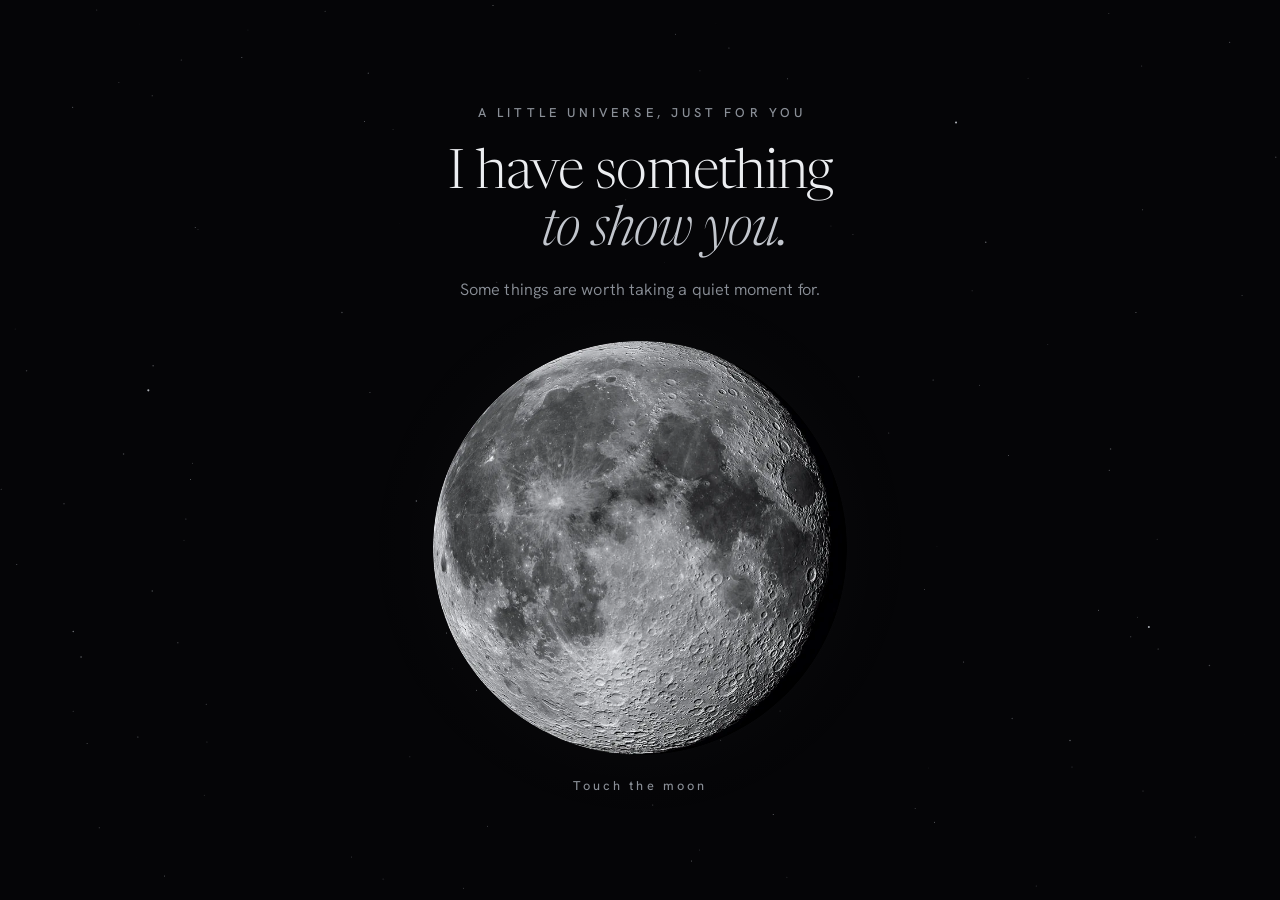
==== index.html @ e7c0d4be "Algumas alterações" ====
<!doctype html>
<html lang="en" class="no-js">
<head>
  <meta charset="utf-8">
  <meta name="viewport" content="width=device-width, initial-scale=1, viewport-fit=cover">
  <title>A Little Universe, Just for You</title>
  <meta name="description" content="Some things are worth taking a quiet moment for.">
  <meta name="theme-color" content="#050507">
  <meta name="color-scheme" content="dark">
  <meta name="robots" content="noindex, nofollow">

  <!--
    Link preview (WhatsApp, iMessage...). WhatsApp only accepts ABSOLUTE urls.
    If the site address changes, update og:image and twitter:image below.
  -->
  <meta property="og:type" content="website">
  <meta property="og:title" content="A Little Universe, Just for You">
  <meta property="og:description" content="Some things are worth taking a quiet moment for.">
  <meta property="og:image" content="https://krebski-gabriel.github.io/Jessica-s-universe/assets/og-image.jpg">
  <meta property="og:image:width" content="1200">
  <meta property="og:image:height" content="630">
  <meta name="twitter:card" content="summary_large_image">
  <meta name="twitter:image" content="https://krebski-gabriel.github.io/Jessica-s-universe/assets/og-image.jpg">

  <link rel="icon" type="image/png" href="assets/favicon.png">
  <link rel="apple-touch-icon" href="assets/apple-touch-icon.png">

  <!-- The moon is the first thing on screen: fetch it before anything else. -->
  <link rel="preload" as="image" href="assets/moon.webp"
        imagesrcset="assets/moon-720.webp 720w, assets/moon.webp 1200w"
        imagesizes="(max-width: 600px) 80vw, 440px" type="image/webp" fetchpriority="high">
  <link rel="preload" as="font" href="assets/fonts/newsreader.woff2" type="font/woff2" crossorigin>
  <link rel="preload" as="font" href="assets/fonts/newsreader-italic.woff2" type="font/woff2" crossorigin>

  <link rel="stylesheet" href="styles.css">
  <script>document.documentElement.classList.replace('no-js', 'js');</script>
</head>
<body>
  <!-- Very sparse starfield, drawn by script.js. Purely decorative. -->
  <canvas class="sky" aria-hidden="true"></canvas>

  <main>
    <!-- ============ 1. Beginning ============ -->
    <header class="intro" id="top">
      <p class="intro__kicker">A little universe, just for you</p>

      <h1 class="intro__title">
        <span class="intro__line">I have something</span>
        <span class="intro__line intro__line--italic">to show you.</span>
      </h1>

      <p class="intro__subtitle">Some things are worth taking a quiet moment for.</p>

      <div class="moon-stage">
        <button class="moon" type="button" aria-controls="letter" aria-expanded="false">
          <span class="moon__halo" aria-hidden="true"></span>
          <!-- Silver watercolour washes; they bloom behind the moon when it is touched. -->
          <span class="moon__wash" aria-hidden="true"></span>
          <picture class="moon__picture">
            <source type="image/webp"
                    srcset="assets/moon-720.webp 720w, assets/moon.webp 1200w"
                    sizes="(max-width: 600px) 80vw, 440px">
            <img class="moon__img" src="assets/moon.jpg" width="1200" height="1200"
                 alt="" decoding="async" fetchpriority="high" draggable="false">
          </picture>
          <span class="visually-hidden moon__label">Touch the moon to open the letter</span>
        </button>
      </div>

      <p class="intro__hint" id="moon-hint" aria-hidden="true">Touch the moon</p>
    </header>

    <!-- ============ 2. Development: the letter ============ -->
    <article class="letter" id="letter" aria-labelledby="letter-title">
      <span class="letter__beam" aria-hidden="true"></span>

      <h2 class="visually-hidden" id="letter-title" tabindex="-1">A letter for you</h2>

      <!--
        The poem is reproduced exactly as written by its author.
        Each stanza is a <p>; each verse is a <span class="verse">.
      -->
      <div class="poem">
        <p class="stanza reveal">
          <span class="verse">Of all the things God has placed upon this earth,</span>
          <span class="verse">I never imagined I would find something</span>
          <span class="verse">that could make me feel so much.</span>
        </p>

        <p class="stanza reveal">
          <span class="verse">The stars may light up the darkest skies,</span>
          <span class="verse">and the moon may make the night feel beautiful,</span>
          <span class="verse">but somehow, you make me feel something</span>
          <span class="verse">that even the heavens cannot explain.</span>
        </p>

        <p class="stanza reveal">
          <span class="verse">I don't know what Heaven looks like,</span>
          <span class="verse">nor can I imagine what eternity feels like.</span>
          <span class="verse">But if I could spend forever by your side,</span>
          <span class="verse">I think I would understand both.</span>
        </p>

        <p class="stanza reveal">
          <span class="verse">Because if God gave me the choice</span>
          <span class="verse">between all the wonders He has ever created</span>
          <span class="verse">and one more moment with you,</span>
          <span class="verse">I would choose you.</span>
        </p>
      </div>

      <!-- ============ 3. Conclusion ============ -->
      <section class="finale" aria-label="The last words">
        <p class="declaration">
          <span class="declaration__line">Every time.</span>
          <span class="declaration__line">In every lifetime.</span>
          <span class="declaration__line">Without a second thought.<span class="rose"><span class="visually-hidden"> 🌹</span><svg class="rose__art" viewBox="0 0 100 240" aria-hidden="true" focusable="false">
            <!--
              A rose in oil pastel. Strokes are generated by tools/make_rose.py
              (stem, then leaves, then petals; each draws itself in order, see --d / --t).
              The filter adds the pastel's paper tooth and slightly ragged edges.
            -->
            <defs>
              <filter id="rose-pastel" x="-5" y="-5" width="110" height="250"
                      filterUnits="userSpaceOnUse" primitiveUnits="userSpaceOnUse"
                      color-interpolation-filters="sRGB">
                <feTurbulence type="fractalNoise" baseFrequency="1.1 0.8" numOctaves="3" seed="11" result="grain"/>
                <feColorMatrix in="grain" type="matrix" values="0 0 0 0 0  0 0 0 0 0  0 0 0 0 0  4.2 0 0 0 -1" result="tooth"/>
                <feTurbulence type="fractalNoise" baseFrequency="0.16" numOctaves="2" seed="4" result="warp"/>
                <feDisplacementMap in="SourceGraphic" in2="warp" scale="0.9" xChannelSelector="R" yChannelSelector="G" result="rough"/>
                <feComposite in="rough" in2="tooth" operator="in"/>
              </filter>
            </defs>
            <g filter="url(#rose-pastel)">
            <g class="rose__stem">
            <path pathLength="1" d="M47 229 C52 186, 47 140, 50.5 76" stroke="#77857b" stroke-width="2.10" stroke-opacity="0.92" style="--d:0.00;--t:1.10"/>
            <path pathLength="1" d="M48.3 225 C52.6 184, 48.5 140, 51.5 80" stroke="#9eaa9f" stroke-width="1.10" stroke-opacity="0.70" style="--d:0.35;--t:1.00"/>
            <path pathLength="1" d="M49.6 196 C46.6 194.6, 44.6 192.6, 43.5 189.6" stroke="#59655c" stroke-width="1.40" stroke-opacity="0.92" style="--d:0.75;--t:0.25"/>
            <path pathLength="1" d="M50.6 150 C53.5 148.3, 55.3 146.3, 56.3 143.3" stroke="#59655c" stroke-width="1.40" stroke-opacity="0.92" style="--d:0.85;--t:0.25"/>
            <path pathLength="1" d="M50.5 75 C45 75.5, 40.5 78.5, 36.8 83.5" stroke="#77857b" stroke-width="2.00" stroke-opacity="0.92" style="--d:0.95;--t:0.35"/>
            <path pathLength="1" d="M50.5 75 C56 75.5, 60.5 78, 64.2 83" stroke="#77857b" stroke-width="2.00" stroke-opacity="0.92" style="--d:1.00;--t:0.35"/>
            <path pathLength="1" d="M50.5 75.5 C49.6 79.5, 47.4 82.5, 44.2 84.8" stroke="#59655c" stroke-width="1.60" stroke-opacity="0.92" style="--d:1.05;--t:0.30"/>
            </g>
            <g class="rose__leaves">
            <path pathLength="1" d="M47.3 126.8 L44.2 125.4 41.3 124.2 38.3 123.1 35.0 122.1 31.9 121.6 28.2 120.5 25.0 120.1 21.8 119.5" stroke="#77857b" stroke-width="1.98" stroke-opacity="0.90" style="--d:1.15;--t:0.18"/>
            <path pathLength="1" d="M46.0 125.9 L43.7 124.7 40.7 123.5 38.1 122.8 35.2 121.9 32.1 120.8 28.8 120.4 26.1 119.8 23.1 119.7" stroke="#77857b" stroke-width="2.19" stroke-opacity="0.75" style="--d:1.19;--t:0.18"/>
            <path pathLength="1" d="M45.7 125.7 L42.7 124.2 39.9 122.6 37.2 121.7 33.9 120.7 30.8 120.4 27.6 119.6 24.4 119.4 21.2 119.4" stroke="#77857b" stroke-width="1.69" stroke-opacity="0.84" style="--d:1.24;--t:0.18"/>
            <path pathLength="1" d="M47.4 126.0 L44.6 124.5 42.2 123.6 39.6 122.3 36.8 121.1 33.7 120.5 30.8 119.8 28.0 119.6 25.1 119.2" stroke="#9eaa9f" stroke-width="1.95" stroke-opacity="0.79" style="--d:1.28;--t:0.18"/>
            <path pathLength="1" d="M46.5 125.7 L44.0 123.8 41.3 122.2 37.9 121.4 35.4 120.4 32.1 119.7 29.1 119.2 26.1 118.8 22.9 118.9" stroke="#77857b" stroke-width="2.37" stroke-opacity="0.81" style="--d:1.33;--t:0.18"/>
            <path pathLength="1" d="M46.3 125.3 L43.3 123.5 40.7 122.2 37.8 121.0 35.0 119.8 32.2 119.0 29.3 119.0 25.9 118.9 22.9 118.7" stroke="#77857b" stroke-width="1.84" stroke-opacity="0.76" style="--d:1.37;--t:0.18"/>
            <path pathLength="1" d="M45.5 124.5 L43.3 122.9 40.6 121.4 38.1 120.3 35.6 119.6 32.9 118.5 30.0 118.4 27.1 118.3 24.5 118.3" stroke="#77857b" stroke-width="2.20" stroke-opacity="0.82" style="--d:1.42;--t:0.18"/>
            <path pathLength="1" d="M47.8 125.7 L45.1 123.4 42.1 121.8 39.1 120.0 36.0 118.7 32.5 118.2 29.3 118.0 26.0 118.1 22.9 118.5" stroke="#9eaa9f" stroke-width="1.71" stroke-opacity="0.80" style="--d:1.46;--t:0.18"/>
            <path pathLength="1" d="M45.0 123.6 L42.7 121.5 39.9 120.2 37.5 119.3 34.8 118.3 31.9 117.8 29.2 117.8 26.7 117.4 23.8 118.2" stroke="#9eaa9f" stroke-width="1.84" stroke-opacity="0.87" style="--d:1.51;--t:0.18"/>
            <path pathLength="1" d="M48.2 127.5 L45.2 126.7 42.1 125.4 39.5 124.6 36.4 123.8 32.9 122.9 29.9 122.0 26.4 121.3 23.4 120.3" stroke="#59655c" stroke-width="1.88" stroke-opacity="0.78" style="--d:1.35;--t:0.18"/>
            <path pathLength="1" d="M44.6 126.8 L41.9 126.1 39.5 125.2 36.9 124.4 34.3 123.7 31.6 123.0 28.8 122.5 26.1 121.7 23.2 120.6" stroke="#59655c" stroke-width="2.05" stroke-opacity="0.87" style="--d:1.39;--t:0.18"/>
            <path pathLength="1" d="M47.0 127.2 L44.3 126.8 41.4 126.4 38.3 125.6 35.2 124.7 32.5 123.9 29.5 122.8 26.3 122.1 23.3 121.0" stroke="#77857b" stroke-width="2.33" stroke-opacity="0.80" style="--d:1.44;--t:0.18"/>
            <path pathLength="1" d="M46.3 127.6 L43.9 127.8 41.6 126.9 39.0 126.4 36.3 125.9 33.3 125.1 30.9 124.5 27.8 123.4 25.3 122.4" stroke="#59655c" stroke-width="1.83" stroke-opacity="0.80" style="--d:1.48;--t:0.18"/>
            <path pathLength="1" d="M45.9 128.0 L43.2 128.1 40.8 127.8 38.1 127.1 35.4 126.5 32.3 125.7 29.7 124.5 26.7 123.6 24.1 122.4" stroke="#77857b" stroke-width="1.72" stroke-opacity="0.78" style="--d:1.53;--t:0.18"/>
            <path pathLength="1" d="M45.5 128.1 L42.6 128.2 40.2 128.1 37.1 127.6 34.6 126.8 31.4 126.1 28.9 124.6 25.8 123.4 22.8 122.0" stroke="#77857b" stroke-width="1.89" stroke-opacity="0.79" style="--d:1.57;--t:0.18"/>
            <path pathLength="1" d="M45.1 128.6 L42.5 128.8 39.9 128.6 37.7 128.2 34.7 127.3 32.0 126.5 29.2 125.7 26.6 124.3 24.1 122.7" stroke="#59655c" stroke-width="1.84" stroke-opacity="0.89" style="--d:1.62;--t:0.18"/>
            <path pathLength="1" d="M47.4 128.5 L45.0 128.8 42.3 129.1 39.3 129.0 36.7 128.3 33.8 127.9 30.6 126.8 28.1 125.5 25.3 123.8" stroke="#77857b" stroke-width="1.93" stroke-opacity="0.78" style="--d:1.66;--t:0.18"/>
            <path pathLength="1" d="M47.7 128.6 L45.2 129.3 42.4 129.9 39.6 129.7 36.4 129.4 33.5 128.5 30.3 127.4 27.4 126.0 24.2 124.0" stroke="#77857b" stroke-width="2.02" stroke-opacity="0.90" style="--d:1.71;--t:0.18"/>
            <path pathLength="1" d="M49.8 128 C41 117.5, 30 114.5, 19 119.5" stroke="#59655c" stroke-width="0.90" stroke-opacity="0.80" style="--d:1.55;--t:0.35"/>
            <path pathLength="1" d="M48.8 127.4 C41 124, 30 120.5, 21 119.8" stroke="#59655c" stroke-width="0.80" stroke-opacity="0.80" style="--d:1.60;--t:0.30"/>
            <path pathLength="1" d="M54.8 165.0 L57.0 163.5 59.5 162.5 62.0 161.0 64.8 159.9 67.4 159.0 69.7 157.7 72.7 157.0 75.0 156.2" stroke="#77857b" stroke-width="1.79" stroke-opacity="0.72" style="--d:1.45;--t:0.18"/>
            <path pathLength="1" d="M55.0 164.9 L57.3 163.2 60.0 161.8 62.9 160.5 65.5 159.3 68.5 158.1 71.5 157.2 74.3 156.5 77.3 155.5" stroke="#77857b" stroke-width="2.36" stroke-opacity="0.79" style="--d:1.49;--t:0.18"/>
            <path pathLength="1" d="M54.3 165.1 L56.8 163.5 59.6 161.5 62.3 159.9 65.5 158.9 68.4 157.8 71.4 156.6 74.6 155.8 77.8 155.2" stroke="#9eaa9f" stroke-width="2.04" stroke-opacity="0.82" style="--d:1.54;--t:0.18"/>
            <path pathLength="1" d="M54.0 165.2 L56.7 163.1 59.4 161.5 62.3 159.8 65.6 158.3 68.6 157.1 71.8 156.0 75.2 155.7 78.3 155.3" stroke="#77857b" stroke-width="2.14" stroke-opacity="0.79" style="--d:1.58;--t:0.18"/>
            <path pathLength="1" d="M53.3 165.3 L55.7 163.1 58.6 161.2 61.7 159.4 64.6 158.1 67.9 157.2 70.9 155.9 74.5 155.6 77.7 155.1" stroke="#77857b" stroke-width="2.01" stroke-opacity="0.90" style="--d:1.63;--t:0.18"/>
            <path pathLength="1" d="M55.0 163.6 L57.5 161.7 60.2 159.6 63.1 158.0 66.0 156.9 69.2 155.8 72.2 155.3 75.7 154.7 78.5 154.7" stroke="#9eaa9f" stroke-width="2.23" stroke-opacity="0.79" style="--d:1.67;--t:0.18"/>
            <path pathLength="1" d="M52.1 166.0 L54.4 163.8 57.1 161.4 60.0 159.8 62.9 158.0 65.7 156.6 68.7 155.6 72.0 155.0 75.2 154.6" stroke="#77857b" stroke-width="2.03" stroke-opacity="0.78" style="--d:1.72;--t:0.18"/>
            <path pathLength="1" d="M52.7 165.2 L55.6 162.8 58.4 160.4 61.2 158.3 64.6 157.0 67.5 156.0 71.1 155.0 74.4 154.4 77.6 154.7" stroke="#77857b" stroke-width="1.86" stroke-opacity="0.87" style="--d:1.76;--t:0.18"/>
            <path pathLength="1" d="M54.2 163.3 L56.9 161.2 59.7 159.2 62.2 157.8 64.8 156.1 67.7 155.1 70.9 154.6 73.6 154.2 76.9 154.1" stroke="#9eaa9f" stroke-width="2.02" stroke-opacity="0.74" style="--d:1.81;--t:0.18"/>
            <path pathLength="1" d="M53.4 166.7 L56.2 165.3 58.7 163.9 61.2 162.9 64.2 161.7 67.2 160.6 69.9 158.9 73.1 158.0 75.8 157.0" stroke="#77857b" stroke-width="1.68" stroke-opacity="0.87" style="--d:1.65;--t:0.18"/>
            <path pathLength="1" d="M52.2 167.2 L54.9 166.0 58.3 164.7 61.3 163.4 64.2 161.8 67.8 160.2 70.8 158.9 74.3 157.8 77.3 156.4" stroke="#77857b" stroke-width="2.16" stroke-opacity="0.90" style="--d:1.69;--t:0.18"/>
            <path pathLength="1" d="M56.1 166.1 L58.7 165.1 61.1 164.1 64.0 162.7 66.8 161.7 69.6 160.4 72.5 159.0 75.1 157.7 78.1 156.5" stroke="#59655c" stroke-width="1.81" stroke-opacity="0.91" style="--d:1.74;--t:0.18"/>
            <path pathLength="1" d="M53.8 167.3 L56.6 166.5 59.4 165.5 61.7 164.6 64.7 163.5 67.3 162.4 69.9 161.0 73.1 159.7 75.6 158.0" stroke="#77857b" stroke-width="2.08" stroke-opacity="0.80" style="--d:1.78;--t:0.18"/>
            <path pathLength="1" d="M55.7 167.2 L57.8 166.5 60.1 165.8 62.4 164.8 65.1 164.1 67.7 163.0 70.0 161.5 72.2 160.1 75.0 159.1" stroke="#77857b" stroke-width="2.16" stroke-opacity="0.86" style="--d:1.83;--t:0.18"/>
            <path pathLength="1" d="M54.0 167.6 L57.1 167.5 59.9 166.4 63.1 165.5 66.3 164.5 69.4 162.8 72.4 161.4 75.1 159.2 78.1 157.3" stroke="#77857b" stroke-width="2.20" stroke-opacity="0.80" style="--d:1.87;--t:0.18"/>
            <path pathLength="1" d="M54.6 168.1 L57.8 167.6 60.5 166.7 63.6 166.1 66.9 164.7 69.7 163.0 73.3 161.1 76.0 159.3 78.9 156.5" stroke="#77857b" stroke-width="1.76" stroke-opacity="0.95" style="--d:1.92;--t:0.18"/>
            <path pathLength="1" d="M55.9 168.3 L58.7 168.0 61.0 167.5 63.3 166.8 65.8 165.4 68.1 164.4 70.5 163.4 73.2 161.5 75.7 159.7" stroke="#59655c" stroke-width="2.33" stroke-opacity="0.75" style="--d:1.96;--t:0.18"/>
            <path pathLength="1" d="M54.2 168.5 L56.6 168.4 59.5 168.1 62.1 167.5 65.1 166.9 67.6 165.5 70.6 164.3 73.1 162.3 75.7 160.3" stroke="#59655c" stroke-width="1.90" stroke-opacity="0.75" style="--d:2.01;--t:0.18"/>
            <path pathLength="1" d="M50.4 168 C60 171.5, 72 167, 81 155" stroke="#59655c" stroke-width="0.90" stroke-opacity="0.80" style="--d:1.85;--t:0.35"/>
            <path pathLength="1" d="M51.4 167 C59 162.5, 70 157.5, 79 155.4" stroke="#59655c" stroke-width="0.80" stroke-opacity="0.80" style="--d:1.90;--t:0.30"/>
            </g>
            <g class="rose__bloom">
            <path pathLength="1" d="M38.0 42.8 L40.1 41.3 42.9 39.8 45.9 38.7 49.0 38.4 52.3 38.5 55.2 39.1 58.5 40.4 60.7 41.8" stroke="#b98790" stroke-width="2.55" stroke-opacity="0.83" style="--d:2.05;--t:0.18"/>
            <path pathLength="1" d="M36.8 43.6 L39.3 41.4 42.1 39.4 46.2 38.5 50.0 37.9 53.8 38.1 57.5 39.4 60.8 41.2 63.3 43.6" stroke="#9e6871" stroke-width="2.70" stroke-opacity="0.78" style="--d:2.08;--t:0.18"/>
            <path pathLength="1" d="M36.3 43.3 L38.6 40.5 42.3 38.6 46.5 37.4 50.7 36.8 55.1 37.6 58.7 38.6 62.2 40.9 64.3 43.9" stroke="#9e6871" stroke-width="2.75" stroke-opacity="0.80" style="--d:2.11;--t:0.18"/>
            <path pathLength="1" d="M36.3 41.3 L39.3 38.9 43.3 37.4 47.1 36.2 51.5 36.4 55.8 37.0 60.0 38.5 63.0 40.8 65.0 43.8" stroke="#b98790" stroke-width="2.96" stroke-opacity="0.76" style="--d:2.15;--t:0.18"/>
            <path pathLength="1" d="M35.7 41.3 L38.6 38.2 42.2 36.3 46.8 35.6 51.0 35.0 55.9 35.9 60.0 37.4 63.0 39.9 65.5 42.9" stroke="#b98790" stroke-width="2.86" stroke-opacity="0.73" style="--d:2.18;--t:0.18"/>
            <path pathLength="1" d="M35.1 39.9 L38.4 37.3 42.2 35.6 46.8 34.4 51.3 34.5 55.6 35.0 59.6 36.4 63.4 38.5 65.9 41.6" stroke="#9e6871" stroke-width="2.35" stroke-opacity="0.79" style="--d:2.21;--t:0.18"/>
            <path pathLength="1" d="M33.8 41.0 L36.6 38.1 40.5 35.9 44.9 34.5 49.3 33.5 54.0 34.1 58.8 35.3 62.6 37.6 65.4 40.5" stroke="#9e6871" stroke-width="2.14" stroke-opacity="0.74" style="--d:2.24;--t:0.18"/>
            <path pathLength="1" d="M35.4 37.8 L39.1 35.3 42.7 33.8 47.5 33.0 51.9 32.7 56.7 33.5 60.7 35.0 64.0 37.7 67.0 40.7" stroke="#9e6871" stroke-width="2.68" stroke-opacity="0.91" style="--d:2.27;--t:0.18"/>
            <path pathLength="1" d="M32.2 41.0 L35.3 37.1 39.3 34.3 44.1 32.3 49.3 31.9 54.4 32.1 59.7 33.9 63.7 36.1 67.0 39.6" stroke="#b98790" stroke-width="2.40" stroke-opacity="0.81" style="--d:2.31;--t:0.18"/>
            <path pathLength="1" d="M33.4 37.9 L36.5 34.6 40.3 32.9 44.3 31.2 49.2 30.7 53.6 31.2 57.8 32.3 61.9 33.6 65.2 36.6" stroke="#9e6871" stroke-width="2.64" stroke-opacity="0.79" style="--d:2.34;--t:0.18"/>
            <path pathLength="1" d="M32.9 36.4 L37.1 33.5 41.9 31.0 47.6 29.8 53.1 29.9 58.6 31.4 63.5 33.9 67.2 37.3 70.0 41.7" stroke="#9e6871" stroke-width="2.64" stroke-opacity="0.84" style="--d:2.37;--t:0.18"/>
            <path pathLength="1" d="M33.3 35.4 L37.5 32.0 42.3 30.0 47.9 29.1 53.1 29.4 58.5 30.7 63.4 32.6 67.4 36.2 70.1 40.5" stroke="#b98790" stroke-width="2.64" stroke-opacity="0.82" style="--d:2.40;--t:0.18"/>
            <path pathLength="1" d="M29.5 40.8 L32.2 35.7 36.7 32.0 42.3 29.8 48.0 28.8 54.6 28.7 60.0 30.6 65.4 33.4 69.2 37.7" stroke="#9e6871" stroke-width="2.35" stroke-opacity="0.93" style="--d:2.44;--t:0.18"/>
            <path pathLength="1" d="M32.5 34.0 L36.4 31.0 41.5 29.2 46.7 27.7 52.3 27.8 57.6 28.8 62.6 30.7 66.7 33.7 70.1 37.5" stroke="#b98790" stroke-width="2.34" stroke-opacity="0.72" style="--d:2.47;--t:0.18"/>
            <path pathLength="1" d="M36.0 45.4 L34.8 47.9 34.7 50.1 34.7 52.6 35.3 55.6 36.4 58.1 37.9 61.0 39.9 63.2 42.1 65.8" stroke="#d6b0b5" stroke-width="2.18" stroke-opacity="0.95" style="--d:2.45;--t:0.18"/>
            <path pathLength="1" d="M34.3 46.8 L33.4 49.1 33.1 51.8 33.5 54.6 34.6 57.0 35.6 59.6 37.3 62.1 39.9 64.6 42.7 66.9" stroke="#d6b0b5" stroke-width="2.20" stroke-opacity="0.85" style="--d:2.49;--t:0.18"/>
            <path pathLength="1" d="M33.9 45.5 L32.9 47.9 32.5 50.3 32.4 52.6 32.6 55.4 33.7 57.9 35.0 60.6 36.9 63.3 39.2 65.4" stroke="#b98790" stroke-width="2.81" stroke-opacity="0.94" style="--d:2.52;--t:0.18"/>
            <path pathLength="1" d="M33.9 44.8 L32.2 46.8 31.5 49.8 31.2 52.6 31.6 55.5 32.7 58.6 34.4 61.2 36.9 64.0 39.8 66.9" stroke="#b98790" stroke-width="2.19" stroke-opacity="0.91" style="--d:2.56;--t:0.18"/>
            <path pathLength="1" d="M32.4 45.3 L31.4 47.5 30.6 50.4 30.6 52.9 31.1 55.9 32.2 59.0 34.0 62.0 36.5 64.6 39.1 67.3" stroke="#b98790" stroke-width="2.28" stroke-opacity="0.93" style="--d:2.60;--t:0.18"/>
            <path pathLength="1" d="M31.3 45.0 L29.6 47.9 29.3 50.4 29.2 53.7 29.9 57.0 31.3 60.1 33.4 63.2 36.0 66.1 39.7 68.7" stroke="#d6b0b5" stroke-width="2.20" stroke-opacity="0.92" style="--d:2.63;--t:0.18"/>
            <path pathLength="1" d="M31.1 43.8 L29.4 46.2 28.6 48.8 28.0 51.7 28.2 54.6 29.4 57.9 30.7 60.9 33.1 63.7 35.5 66.4" stroke="#b98790" stroke-width="2.73" stroke-opacity="0.78" style="--d:2.67;--t:0.18"/>
            <path pathLength="1" d="M28.7 45.5 L27.2 48.4 26.9 51.3 27.2 54.6 27.9 57.6 29.3 61.1 31.9 64.0 35.1 67.3 38.5 69.8" stroke="#b98790" stroke-width="2.89" stroke-opacity="0.84" style="--d:2.70;--t:0.18"/>
            <path pathLength="1" d="M30.4 42.3 L27.7 45.4 26.6 48.4 25.8 52.1 26.7 55.9 28.2 59.5 30.3 63.4 33.7 67.3 38.0 70.2" stroke="#b98790" stroke-width="2.09" stroke-opacity="0.95" style="--d:2.74;--t:0.18"/>
            <path pathLength="1" d="M27.3 43.7 L25.6 46.5 24.8 49.2 24.5 52.5 24.9 55.8 25.9 59.2 27.9 62.2 30.7 65.7 33.9 68.4" stroke="#d6b0b5" stroke-width="2.59" stroke-opacity="0.86" style="--d:2.78;--t:0.18"/>
            <path pathLength="1" d="M26.1 43.5 L24.5 46.4 23.4 49.7 23.4 53.6 24.1 57.0 25.7 60.7 27.9 64.3 31.4 67.4 35.6 70.8" stroke="#9e6871" stroke-width="2.56" stroke-opacity="0.81" style="--d:2.81;--t:0.18"/>
            <path pathLength="1" d="M64.5 48.3 L65.2 50.2 65.3 52.2 64.7 54.5 63.7 57.0 62.6 59.3 61.2 61.6 59.5 63.4 57.4 65.5" stroke="#9e6871" stroke-width="2.75" stroke-opacity="0.83" style="--d:2.77;--t:0.18"/>
            <path pathLength="1" d="M65.9 48.1 L66.3 49.8 66.5 51.9 66.3 54.1 65.7 56.5 64.7 58.9 63.4 61.2 61.4 63.4 59.3 65.0" stroke="#7a4752" stroke-width="2.72" stroke-opacity="0.79" style="--d:2.81;--t:0.18"/>
            <path pathLength="1" d="M67.1 48.0 L67.2 50.1 67.6 52.0 66.9 54.4 66.2 56.9 65.5 58.9 63.8 61.2 62.3 63.7 60.0 65.5" stroke="#9e6871" stroke-width="2.09" stroke-opacity="0.74" style="--d:2.84;--t:0.18"/>
            <path pathLength="1" d="M67.2 46.4 L68.2 48.6 68.5 50.9 68.6 53.3 67.8 56.2 66.9 58.9 65.5 61.3 63.5 63.8 61.1 66.2" stroke="#9e6871" stroke-width="2.83" stroke-opacity="0.75" style="--d:2.88;--t:0.18"/>
            <path pathLength="1" d="M68.4 46.9 L69.2 49.4 69.5 52.1 68.9 54.9 68.3 57.4 66.6 60.3 64.9 63.0 62.5 65.6 59.3 68.1" stroke="#7a4752" stroke-width="2.68" stroke-opacity="0.83" style="--d:2.92;--t:0.18"/>
            <path pathLength="1" d="M68.7 44.9 L70.2 47.3 70.8 50.1 70.8 52.9 70.5 55.6 69.5 58.6 67.7 61.3 65.8 64.1 63.2 66.4" stroke="#9e6871" stroke-width="2.56" stroke-opacity="0.75" style="--d:2.95;--t:0.18"/>
            <path pathLength="1" d="M69.2 44.5 L70.5 46.5 71.3 49.1 71.5 51.9 71.2 54.9 70.4 58.0 69.2 60.8 66.9 63.6 64.3 66.4" stroke="#7a4752" stroke-width="2.54" stroke-opacity="0.87" style="--d:2.99;--t:0.18"/>
            <path pathLength="1" d="M69.2 43.2 L71.5 45.6 73.1 48.7 73.2 52.2 72.7 55.8 71.0 59.8 69.0 63.2 65.4 67.0 61.2 69.8" stroke="#7a4752" stroke-width="2.76" stroke-opacity="0.90" style="--d:3.02;--t:0.18"/>
            <path pathLength="1" d="M70.7 43.6 L72.7 46.2 73.8 49.5 73.9 52.6 73.1 56.5 71.5 59.9 69.4 63.5 66.4 67.1 62.4 70.1" stroke="#9e6871" stroke-width="2.42" stroke-opacity="0.92" style="--d:3.06;--t:0.18"/>
            <path pathLength="1" d="M72.7 45.0 L74.4 47.1 75.2 50.3 75.3 53.4 74.6 56.5 73.2 59.4 71.4 62.6 68.9 65.7 65.8 68.3" stroke="#7a4752" stroke-width="2.65" stroke-opacity="0.89" style="--d:3.10;--t:0.18"/>
            <path pathLength="1" d="M73.1 42.7 L75.1 45.0 76.1 48.3 76.5 51.2 76.3 54.9 75.6 58.4 73.6 61.7 71.4 64.9 67.9 68.0" stroke="#9e6871" stroke-width="2.96" stroke-opacity="0.91" style="--d:3.13;--t:0.18"/>
            <path pathLength="1" d="M39.6 44.9 L41.5 43.1 44.2 41.8 47.0 41.5 49.9 41.0 53.0 41.3 56.2 42.2 58.6 43.5 60.4 45.1" stroke="#7a4752" stroke-width="2.26" stroke-opacity="0.80" style="--d:3.10;--t:0.14"/>
            <path pathLength="1" d="M39.8 45.4 L42.0 44.1 44.5 43.0 47.2 42.6 50.0 42.5 52.6 42.4 55.4 43.0 57.9 43.7 59.9 45.2" stroke="#9e6871" stroke-width="2.41" stroke-opacity="0.90" style="--d:3.12;--t:0.14"/>
            <path pathLength="1" d="M39.3 46.0 L41.3 45.4 43.3 44.3 46.1 44.1 48.8 43.6 51.7 44.1 54.1 44.0 56.8 44.4 58.7 45.4" stroke="#7a4752" stroke-width="2.57" stroke-opacity="0.90" style="--d:3.15;--t:0.14"/>
            <path pathLength="1" d="M39.7 46.4 L41.2 45.8 43.3 45.4 45.8 45.1 48.7 45.0 51.2 45.0 54.0 45.1 56.6 45.3 58.5 45.8" stroke="#7a4752" stroke-width="2.20" stroke-opacity="0.91" style="--d:3.17;--t:0.14"/>
            <path pathLength="1" d="M39.8 47.1 L42.0 47.1 44.2 46.7 46.6 46.4 49.7 46.8 52.2 46.5 55.2 46.8 57.6 46.6 59.5 47.1" stroke="#7a4752" stroke-width="2.16" stroke-opacity="0.80" style="--d:3.20;--t:0.14"/>
            <path pathLength="1" d="M39.9 47.5 L41.9 47.3 43.7 47.6 46.0 47.2 48.6 47.3 51.3 47.2 54.0 47.2 56.1 47.5 58.5 47.5" stroke="#7a4752" stroke-width="2.18" stroke-opacity="0.86" style="--d:3.22;--t:0.14"/>
            <path pathLength="1" d="M39.7 48.3 L41.6 48.1 43.7 48.4 46.4 48.3 49.3 48.7 52.0 48.5 55.2 48.4 57.5 48.3 59.5 48.2" stroke="#7a4752" stroke-width="2.06" stroke-opacity="0.83" style="--d:3.25;--t:0.14"/>
            <path pathLength="1" d="M41.2 49.7 L43.3 50.1 45.4 50.5 47.8 50.4 50.3 50.6 52.7 50.3 55.4 49.9 57.3 49.9 59.3 49.2" stroke="#9e6871" stroke-width="2.46" stroke-opacity="0.86" style="--d:3.27;--t:0.14"/>
            <path pathLength="1" d="M41.0 49.7 L42.9 50.5 45.7 51.1 48.4 51.2 51.1 51.1 54.2 51.0 56.7 50.4 59.2 49.9 61.1 49.3" stroke="#7a4752" stroke-width="2.26" stroke-opacity="0.90" style="--d:3.30;--t:0.14"/>
            <path pathLength="1" d="M41.2 50.7 L43.9 51.6 46.5 52.3 48.8 52.2 51.5 52.5 54.3 52.0 57.1 51.5 59.2 50.6 61.1 49.4" stroke="#7a4752" stroke-width="2.54" stroke-opacity="0.89" style="--d:3.32;--t:0.14"/>
            <path pathLength="1" d="M41.4 51.9 L43.4 52.5 46.0 52.9 48.2 53.3 50.8 53.4 53.2 53.6 55.4 53.0 57.6 52.3 59.7 50.9" stroke="#7a4752" stroke-width="2.38" stroke-opacity="0.74" style="--d:3.35;--t:0.14"/>
            <path pathLength="1" d="M41.6 53.0 L43.7 54.0 45.7 54.5 47.6 55.1 50.1 55.2 52.0 55.2 54.6 54.6 56.4 53.7 58.3 52.9" stroke="#7a4752" stroke-width="1.97" stroke-opacity="0.80" style="--d:3.37;--t:0.14"/>
            <path pathLength="1" d="M36.9 56.0 L39.8 57.8 43.4 58.5 47.3 59.2 51.5 59.5 55.4 58.8 59.2 57.9 62.5 56.5 65.3 54.8" stroke="#b98790" stroke-width="2.58" stroke-opacity="0.76" style="--d:3.35;--t:0.18"/>
            <path pathLength="1" d="M36.9 57.4 L39.8 59.0 43.3 60.0 46.7 60.6 50.0 60.6 53.6 60.3 57.4 59.7 60.3 58.8 63.3 57.4" stroke="#b98790" stroke-width="2.95" stroke-opacity="0.87" style="--d:3.38;--t:0.18"/>
            <path pathLength="1" d="M38.9 59.7 L41.2 60.5 44.1 61.8 47.2 61.8 50.6 62.2 53.7 62.0 56.6 61.3 59.7 60.3 62.4 59.2" stroke="#9e6871" stroke-width="2.20" stroke-opacity="0.73" style="--d:3.42;--t:0.18"/>
            <path pathLength="1" d="M38.8 60.3 L41.6 61.7 44.6 62.2 47.8 62.8 51.3 62.7 54.6 62.5 57.5 61.9 60.6 60.5 63.1 59.4" stroke="#9e6871" stroke-width="2.65" stroke-opacity="0.90" style="--d:3.45;--t:0.18"/>
            <path pathLength="1" d="M36.0 60.3 L38.6 61.9 41.9 63.3 45.3 64.0 49.2 64.7 52.8 64.5 56.2 63.9 59.6 62.5 62.5 61.3" stroke="#9e6871" stroke-width="2.67" stroke-opacity="0.79" style="--d:3.49;--t:0.18"/>
            <path pathLength="1" d="M36.6 61.1 L39.8 63.4 43.1 64.6 46.7 65.0 50.5 65.5 54.0 64.9 57.6 64.0 61.1 62.6 64.0 60.9" stroke="#b98790" stroke-width="3.02" stroke-opacity="0.90" style="--d:3.52;--t:0.18"/>
            <path pathLength="1" d="M38.0 63.8 L41.0 65.2 44.2 66.3 47.6 66.5 50.9 67.0 54.3 66.4 57.6 65.8 60.5 64.6 63.3 62.7" stroke="#9e6871" stroke-width="2.54" stroke-opacity="0.89" style="--d:3.56;--t:0.18"/>
            <path pathLength="1" d="M36.8 63.9 L39.6 65.5 42.8 66.7 46.1 67.5 49.8 67.9 53.1 67.8 56.8 66.9 59.9 65.7 62.7 64.1" stroke="#b98790" stroke-width="2.96" stroke-opacity="0.78" style="--d:3.59;--t:0.18"/>
            <path pathLength="1" d="M37.0 65.4 L39.4 67.1 42.5 68.3 45.5 69.4 48.6 69.7 51.5 69.8 54.9 69.4 57.6 68.1 60.6 66.9" stroke="#9e6871" stroke-width="2.94" stroke-opacity="0.76" style="--d:3.63;--t:0.18"/>
            <path pathLength="1" d="M40.0 67.8 L42.2 69.2 44.8 70.0 47.5 70.2 49.9 70.2 52.6 70.2 55.2 69.8 57.3 69.3 59.6 68.2" stroke="#b98790" stroke-width="3.02" stroke-opacity="0.84" style="--d:3.66;--t:0.18"/>
            <path pathLength="1" d="M38.9 68.6 L41.6 69.8 44.3 71.1 47.2 71.4 50.3 71.9 53.2 71.6 56.5 70.9 59.1 69.8 61.7 68.3" stroke="#9e6871" stroke-width="2.22" stroke-opacity="0.78" style="--d:3.70;--t:0.18"/>
            <path pathLength="1" d="M37.3 67.9 L39.8 70.1 42.9 71.6 45.7 72.1 48.6 72.9 51.8 72.6 55.0 72.1 58.1 70.9 60.6 69.7" stroke="#b98790" stroke-width="2.69" stroke-opacity="0.76" style="--d:3.73;--t:0.18"/>
            <path pathLength="1" d="M38.1 69.8 L39.9 71.8 42.8 72.9 45.3 73.7 48.1 74.6 50.8 74.3 53.6 74.3 56.3 73.3 59.2 71.9" stroke="#b98790" stroke-width="2.26" stroke-opacity="0.90" style="--d:3.77;--t:0.18"/>
            <path pathLength="1" d="M44.5 47 C46.5 42, 54.6 41.6, 55.6 46.4 C56 49.6, 50.6 51.2, 48.8 48.2" stroke="#b98790" stroke-width="1.20" stroke-opacity="0.85" style="--d:3.85;--t:0.35"/>
            <path pathLength="1" d="M41.5 50.8 C44 55.2, 55.5 55.6, 58.6 49.6" stroke="#7a4752" stroke-width="1.10" stroke-opacity="0.85" style="--d:4.00;--t:0.30"/>
            <path pathLength="1" d="M31.5 54.5 C38 60.8, 61 61.4, 69 53.6" stroke="#d6b0b5" stroke-width="1.70" stroke-opacity="0.92" style="--d:4.10;--t:0.40"/>
            <path pathLength="1" d="M28.4 41.5 C33.5 23.5, 66.5 23.5, 71.6 41.5" stroke="#7a4752" stroke-width="0.90" stroke-opacity="0.70" style="--d:4.20;--t:0.40"/>
            <path pathLength="1" d="M72 41.5 C83 48, 79.5 65.5, 62 73" stroke="#7a4752" stroke-width="1.00" stroke-opacity="0.75" style="--d:4.30;--t:0.30"/>
            <path pathLength="1" d="M37.5 72.2 C44 78.2, 56 78.2, 62.5 72.2" stroke="#7a4752" stroke-width="1.00" stroke-opacity="0.80" style="--d:4.35;--t:0.25"/>
            <path pathLength="1" d="M27 43 C24.5 41.5, 23.6 39, 24.4 36.4" stroke="#d6b0b5" stroke-width="1.30" stroke-opacity="0.80" style="--d:4.40;--t:0.20"/>
            </g>
            </g>
          </svg></span></span>
        </p>

        <footer class="signature">
          <img class="signature__mark" src="assets/moon-mark.webp" width="48" height="48" alt="" loading="lazy">
          <!-- Change the signature here. -->
          <p class="signature__name">Gabriel Vinicius Krebski</p>
        </footer>
      </section>
    </article>
  </main>

  <script src="script.js" defer></script>
</body>
</html>
---- styles.css ----
/* =========================================================================
   A Little Universe, Just for You
   -------------------------------------------------------------------------
   1. Fonts              5. Moon (button, halo, states)
   2. Design tokens      6. Letter & poem
   3. Base               7. Finale (declaration, rose, signature)
   4. Intro (1st screen) 8. Reveal animations & reduced motion
   ========================================================================= */

/* 1. Fonts — self-hosted (no third-party requests), SIL Open Font License */
@font-face {
  font-family: "Newsreader";
  src: url("assets/fonts/newsreader.woff2") format("woff2");
  font-weight: 200 800;
  font-style: normal;
  font-display: swap;
}
@font-face {
  font-family: "Newsreader";
  src: url("assets/fonts/newsreader-italic.woff2") format("woff2");
  font-weight: 200 800;
  font-style: italic;
  font-display: swap;
}
@font-face {
  font-family: "Hanken Grotesk";
  src: url("assets/fonts/hanken-grotesk.woff2") format("woff2");
  font-weight: 100 900;
  font-style: normal;
  font-display: swap;
}

/* 2. Design tokens */
:root {
  /* colour */
  --night: #050507;          /* page background, a black with a breath of blue */
  --moonlight: #eceef1;      /* primary text */
  --ash: #b9bdc3;            /* poem body */
  --regolith: #8a8f97;       /* auxiliary text — 6.3:1 on --night */
  --silver: 226 231 238;     /* rgb triplet for halos and hairlines */
  --steel: #9fb0c2;          /* the single cool detail: focus ring */

  /* type */
  --serif: "Newsreader", "Iowan Old Style", "Palatino Linotype", Palatino, Georgia, serif;
  --sans: "Hanken Grotesk", system-ui, -apple-system, "Segoe UI", Roboto, sans-serif;

  /* scale (minor third, fluid) */
  --step--1: clamp(0.72rem, 0.68rem + 0.2vw, 0.8rem);
  --step-0: clamp(0.94rem, 0.9rem + 0.2vw, 1.02rem);
  --step-1: clamp(1.14rem, 1.06rem + 0.4vw, 1.32rem);
  --step-4: clamp(2.15rem, 1.6rem + 2.6vw, 3.4rem);
  --step-3: clamp(1.7rem, 1.35rem + 1.7vw, 2.55rem);

  /* the moon: as large as possible while the whole intro fits one screen */
  --moon: min(76vw, 42vh, 440px);

  --ease-out: cubic-bezier(0.16, 1, 0.3, 1);
  --ease-soft: cubic-bezier(0.4, 0, 0.2, 1);
}
@supports (height: 1svh) {
  :root { --moon: min(76vw, 42svh, 440px); }
}

/* 3. Base */
*,
*::before,
*::after { box-sizing: border-box; }

html {
  background: var(--night);
  color: var(--moonlight);
  -webkit-text-size-adjust: 100%;
  text-size-adjust: 100%;
  overflow-x: hidden;
}

body {
  margin: 0;
  min-height: 100vh;
  font-family: var(--serif);
  font-size: var(--step-0);
  line-height: 1.6;
  background: var(--night);
  overflow-x: hidden;
  -webkit-font-smoothing: antialiased;
  -moz-osx-font-smoothing: grayscale;
  -webkit-tap-highlight-color: transparent;
  text-rendering: optimizeLegibility;
}

main { position: relative; z-index: 1; overflow-x: clip; } /* keeps the halo from widening the page */

p, h1, h2 { margin: 0; }

img { display: block; max-width: 100%; height: auto; }

.visually-hidden {
  position: absolute !important;
  width: 1px; height: 1px;
  margin: -1px; padding: 0;
  overflow: hidden;
  clip: rect(0 0 0 0);
  white-space: nowrap;
  border: 0;
}

:focus { outline: none; }
:focus-visible {
  outline: 1.5px solid var(--steel);
  outline-offset: 6px;
  border-radius: 4px;
}

::selection { background: rgb(var(--silver) / 0.22); color: #fff; }

.sky {
  position: fixed;
  inset: 0;
  width: 100%;
  height: 100%;
  z-index: 0;
  pointer-events: none;
}

/* 4. Intro — the first screen */
.intro {
  min-height: 100vh;
  min-height: 100svh;
  display: flex;
  flex-direction: column;
  align-items: center;
  justify-content: center;
  text-align: center;
  padding:
    max(1.75rem, env(safe-area-inset-top))
    max(1.5rem, env(safe-area-inset-right))
    max(1.75rem, env(safe-area-inset-bottom))
    max(1.5rem, env(safe-area-inset-left));
}

.intro__kicker {
  font-family: var(--sans);
  font-size: var(--step--1);
  font-weight: 500;
  letter-spacing: 0.32em;
  text-transform: uppercase;
  color: var(--regolith);
  /* optical centring: tracking adds trailing space after the last letter */
  padding-left: 0.32em;
}

.intro__title {
  margin-top: clamp(1rem, 2.6vh, 1.6rem);
  font-size: var(--step-4);
  font-weight: 300;
  font-variation-settings: "opsz" 72;
  line-height: 1.04;
  letter-spacing: -0.018em;
  color: var(--moonlight);
}
.intro__line { display: block; }
.intro__line--italic {
  font-style: italic;
  font-weight: 300;
  color: rgb(var(--silver) / 0.86);
  /* a slight indent keeps the two lines from reading as a centred block */
  padding-left: 0.9em;
}

.intro__subtitle {
  margin-top: clamp(0.8rem, 2vh, 1.15rem);
  max-width: 21em;
  text-wrap: balance;
  font-family: var(--sans);
  font-size: var(--step-0);
  font-weight: 350;
  line-height: 1.5;
  letter-spacing: 0.005em;
  color: var(--regolith);
}

.intro__hint {
  margin-top: clamp(0.9rem, 2.4vh, 1.5rem);
  font-family: var(--sans);
  font-size: var(--step--1);
  font-weight: 450;
  letter-spacing: 0.24em;
  color: var(--regolith);
  transition: color 1.2s var(--ease-soft), letter-spacing 1.4s var(--ease-soft);
}
/* fades by colour, because opacity is owned by the entrance animation */
.is-lit-page .intro__hint { color: transparent; letter-spacing: 0.4em; }

/* intro entrance — one orchestrated sequence on load */
.js .intro > * { opacity: 0; }
.js.is-ready .intro > * {
  animation: rise 1.6s var(--ease-out) both;
}
.js.is-ready .intro__kicker   { animation-delay: 0.15s; }
.js.is-ready .intro__title    { animation-delay: 0.35s; }
.js.is-ready .intro__subtitle { animation-delay: 0.6s; }
.js.is-ready .moon-stage      { animation: emerge 2.4s var(--ease-out) 0.5s both; }
.js.is-ready .intro__hint     { animation: fade 1.6s var(--ease-soft) 1.9s both; }

@keyframes rise {
  from { opacity: 0; transform: translateY(10px); }
  to   { opacity: 1; transform: none; }
}
@keyframes emerge {
  from { opacity: 0; transform: scale(0.965); filter: blur(6px); }
  to   { opacity: 1; transform: none; filter: none; }
}
@keyframes fade { from { opacity: 0; } to { opacity: 1; } }

/* 5. Moon */
.moon-stage {
  margin-top: clamp(1.4rem, 4.2vh, 2.75rem);
  width: var(--moon);
  aspect-ratio: 1;
}

.moon {
  position: relative;
  display: block;
  width: 100%;
  height: 100%;
  padding: 0;
  border: 0;
  border-radius: 50%;
  background: transparent;
  cursor: pointer;
  touch-action: manipulation;
  -webkit-user-select: none;
  user-select: none;
  /* the tappable area is the whole disc — far beyond the 44px minimum */
}
.moon:focus-visible { outline-offset: 10px; border-radius: 50%; }

/* Light scattering around the disc: very faint until touched. */
.moon__halo {
  position: absolute;
  inset: -22%;
  border-radius: 50%;
  pointer-events: none;
  background: radial-gradient(
    circle,
    rgb(var(--silver) / 0.16) 0%,
    rgb(var(--silver) / 0.07) 38%,
    rgb(var(--silver) / 0.02) 56%,
    transparent 70%
  );
  opacity: 0.35;
  transform: scale(0.94);
  transition: opacity 1.8s var(--ease-soft), transform 2.4s var(--ease-out);
  animation: breathe 7s ease-in-out infinite;
}
@keyframes breathe {
  0%, 100% { opacity: 0.32; }
  50%      { opacity: 0.5; }
}

/* Watercolour: translucent silver washes (assets/moon-wash.webp, made by
   tools/make_wash.py) sit BEHIND the photo, so they only show around the
   disc. On touch they spread outwards like pigment carried by water. */
@property --wash-r {
  syntax: "<percentage>";
  inherits: false;
  initial-value: 48%;
}
.moon__wash {
  position: absolute;
  inset: -35%;           /* 1.7 x the moon, as the texture was painted */
  pointer-events: none;
  background: url("assets/moon-wash.webp") center / 100% 100% no-repeat;
  opacity: 0;
  transform: scale(0.9) rotate(-5deg);
  --wash-r: 48%;
  -webkit-mask-image: radial-gradient(circle closest-side, #000 calc(var(--wash-r) - 16%), transparent var(--wash-r));
  mask-image: radial-gradient(circle closest-side, #000 calc(var(--wash-r) - 16%), transparent var(--wash-r));
  transition:
    opacity 1.2s var(--ease-soft),
    transform 2.8s var(--ease-out),
    --wash-r 2.6s var(--ease-out);
}
.moon.is-lit .moon__wash {
  opacity: 0.95;
  transform: none;
  --wash-r: 120%;
}

.moon__picture,
.moon__img {
  position: relative;
  width: 100%;
  height: 100%;
}
.moon__img {
  border-radius: 50%;
  filter: brightness(0.94) contrast(1.02);
  transform: scale(1);
  transition:
    opacity 1.4s var(--ease-soft),
    filter 1.8s var(--ease-soft),
    transform 2.4s var(--ease-out);
  -webkit-touch-callout: none;
}
.js .moon__img { opacity: 0; }
.js .moon.is-loaded .moon__img { opacity: 1; }

/* While the image is still travelling over a slow connection,
   a faint silhouette holds the place (no fake craters — just a shape). */
.moon::before {
  content: "";
  position: absolute;
  inset: 0;
  border-radius: 50%;
  background: radial-gradient(circle at 42% 40%, rgb(var(--silver) / 0.075), rgb(var(--silver) / 0.03) 70%);
  box-shadow: inset 0 0 0 1px rgb(var(--silver) / 0.06);
  transition: opacity 1.2s var(--ease-soft);
  animation: breathe 3.5s ease-in-out infinite;
}
.moon.is-loaded::before,
.no-js .moon::before { opacity: 0; animation: none; }

/* If the image cannot load at all: a quiet pale disc keeps the
   interaction working and the letter reachable. */
.moon.is-missing::before {
  opacity: 1;
  animation: none;
  background: radial-gradient(circle at 40% 38%, #9a9ea4 0%, #6c7076 55%, #3e4146 100%);
  box-shadow: 0 0 60px rgb(var(--silver) / 0.08);
}
.moon.is-missing .moon__img { display: none; }

/* subtle response to a pointer — never required (touch has no hover) */
@media (hover: hover) and (pointer: fine) {
  .moon:not(.is-lit):hover .moon__img { filter: brightness(1) contrast(1.02); }
  .moon:not(.is-lit):hover .moon__halo { opacity: 0.6; }
}
.moon:active:not(.is-lit) .moon__img { transform: scale(0.992); transition-duration: 0.2s; }

/* the touched state */
.moon.is-lit .moon__img {
  filter: brightness(1.13) contrast(1.04);
  transform: scale(1.025);
}
.moon.is-lit .moon__halo {
  animation: none;
  opacity: 1;
  transform: scale(1.06);
  background: radial-gradient(
    circle,
    rgb(var(--silver) / 0.36) 0%,
    rgb(var(--silver) / 0.16) 36%,
    rgb(var(--silver) / 0.055) 54%,
    transparent 70%
  );
}

/* 6. Letter & poem */
.letter {
  position: relative;
  padding:
    0
    max(1.25rem, env(safe-area-inset-right))
    max(5rem, env(safe-area-inset-bottom))
    max(1.25rem, env(safe-area-inset-left));
}
/* Hidden until the moon is touched (visible without JavaScript). */
.js .letter { display: none; }
.js .is-open .letter { display: block; }

/* A single thread of moonlight, falling from the moon to the first verse. */
.letter__beam {
  display: block;
  width: 1px;
  height: clamp(4.5rem, 14vh, 8rem);
  margin: clamp(0.5rem, 2vh, 1rem) auto clamp(2rem, 6vh, 3.5rem);
  background: linear-gradient(to bottom, rgb(var(--silver) / 0), rgb(var(--silver) / 0.7) 45%, rgb(var(--silver) / 0));
  transform-origin: top;
  transform: scaleY(0);
  transition: transform 2s var(--ease-out) 0.2s;
}
.is-unveiled .letter__beam { transform: scaleY(1); }

.poem {
  max-width: 29rem;
  margin: 0 auto;
  /* sized to the screen so that, on most phones, every verse keeps its line */
  font-size: min(1.3rem, max(1rem, 4.1vw));
  font-weight: 360;
  font-variation-settings: "opsz" 16;
  line-height: 1.72;
  color: var(--ash);
  hanging-punctuation: first;
}

.stanza + .stanza { margin-top: 2.1em; }

.verse {
  display: block;
  /* a long verse wraps with a hanging indent, the way poems are set in print */
  padding-left: 1.1em;
  text-indent: -1.1em;
}

/* 7. Finale */
.finale {
  margin: clamp(5.5rem, 18vh, 9rem) auto 0;
  max-width: 34rem;
  text-align: center;
}

.declaration {
  font-size: var(--step-3);
  font-weight: 320;
  font-variation-settings: "opsz" 60;
  line-height: 1.2;
  letter-spacing: -0.01em;
  color: var(--moonlight);
}
.declaration__line { display: block; }
.declaration__line + .declaration__line { margin-top: 0.62em; }

/* The rose: a small oil-pastel drawing (SVG, see tools/make_rose.py),
   the same on every phone. The 🌹 character is still in the text, hidden,
   for screen readers and copy-paste. */
.rose {
  display: block;
  width: 52px;
  margin: 2.6rem auto 0;
  line-height: 0;
  --rose-pace: 0.8; /* 1 = original timing; lower = faster */
}
.rose__art {
  display: block;
  width: 52px;
  height: 125px;
  overflow: visible;
  fill: none;
  stroke-linecap: round;
  stroke-linejoin: round;
}
.rose__art path { stroke-dasharray: 1; stroke-dashoffset: 0; }

.signature {
  margin-top: clamp(5rem, 16vh, 8rem);
  display: flex;
  flex-direction: column;
  align-items: center;
  gap: 1rem;
}
.signature__mark {
  width: 24px;
  height: 24px;
  opacity: 0.6; /* last in the hierarchy: declaration, rose, name, moon */
}
.signature__name {
  font-style: italic;
  font-size: var(--step-1);
  font-weight: 340;
  letter-spacing: 0.02em;
  color: var(--regolith);
}

/* 8. Reveal on scroll — gentle, readable, never a slide show */
.js .reveal,
.js .declaration__line,
.js .rose,
.js .signature {
  opacity: 0;
  transform: translateY(8px);
  filter: blur(3px);
  transition:
    opacity 1.6s var(--ease-soft),
    transform 1.8s var(--ease-out),
    filter 1.6s var(--ease-soft);
}
.js .reveal.is-visible,
.js .finale.is-visible .declaration__line,
.js .finale.is-visible .rose,
.js .signature.is-visible {
  opacity: 1;
  transform: none;
  filter: none;
}
.js .finale.is-visible .declaration__line:nth-child(1) { transition-delay: 0.1s; }
.js .finale.is-visible .declaration__line:nth-child(2) { transition-delay: 1.1s; }
.js .finale.is-visible .declaration__line:nth-child(3) { transition-delay: 2.1s; }
.js .finale.is-visible .rose { transition-delay: 3s; transform: none; }
.js .rose { filter: none; } /* blur would muddy hairlines */

/* each pastel stroke draws itself: stem, then leaves, then petals */
.js .rose__art path {
  stroke-dashoffset: 1;
  transition: stroke-dashoffset calc(var(--t, 0.3) * var(--rose-pace) * 1s) cubic-bezier(0.45, 0, 0.25, 1);
}
.js .finale.is-visible .rose__art path {
  stroke-dashoffset: 0;
  transition-delay: calc(3s + var(--d, 0) * var(--rose-pace) * 1s);
}

/* very short screens (landscape phones): let the intro scroll instead of crushing it */
@media (max-height: 520px) {
  :root { --moon: min(56vw, 64vh, 320px); }
  .intro { justify-content: flex-start; }
}

/* larger screens: the moon may grow, the subtitle may stay on one line */
@media (min-width: 640px) and (min-height: 700px) {
  :root { --moon: min(60vw, 46vh, 500px); }
  @supports (height: 1svh) { :root { --moon: min(60vw, 46svh, 500px); } }
  .intro__subtitle { max-width: none; }
}

/* small phones */
@media (max-width: 360px) {
  .intro__kicker { letter-spacing: 0.24em; padding-left: 0.24em; }
  .verse { padding-left: 0.8em; text-indent: -0.8em; }
}

@media (prefers-reduced-motion: reduce) {
  *,
  *::before,
  *::after {
    animation-duration: 0.01ms !important;
    animation-iteration-count: 1 !important;
    animation-delay: 0ms !important;
    transition-duration: 0.01ms !important;
    transition-delay: 0ms !important;
  }
  .js .reveal,
  .js .declaration__line,
  .js .rose,
  .js .signature { transform: none; filter: none; }
}
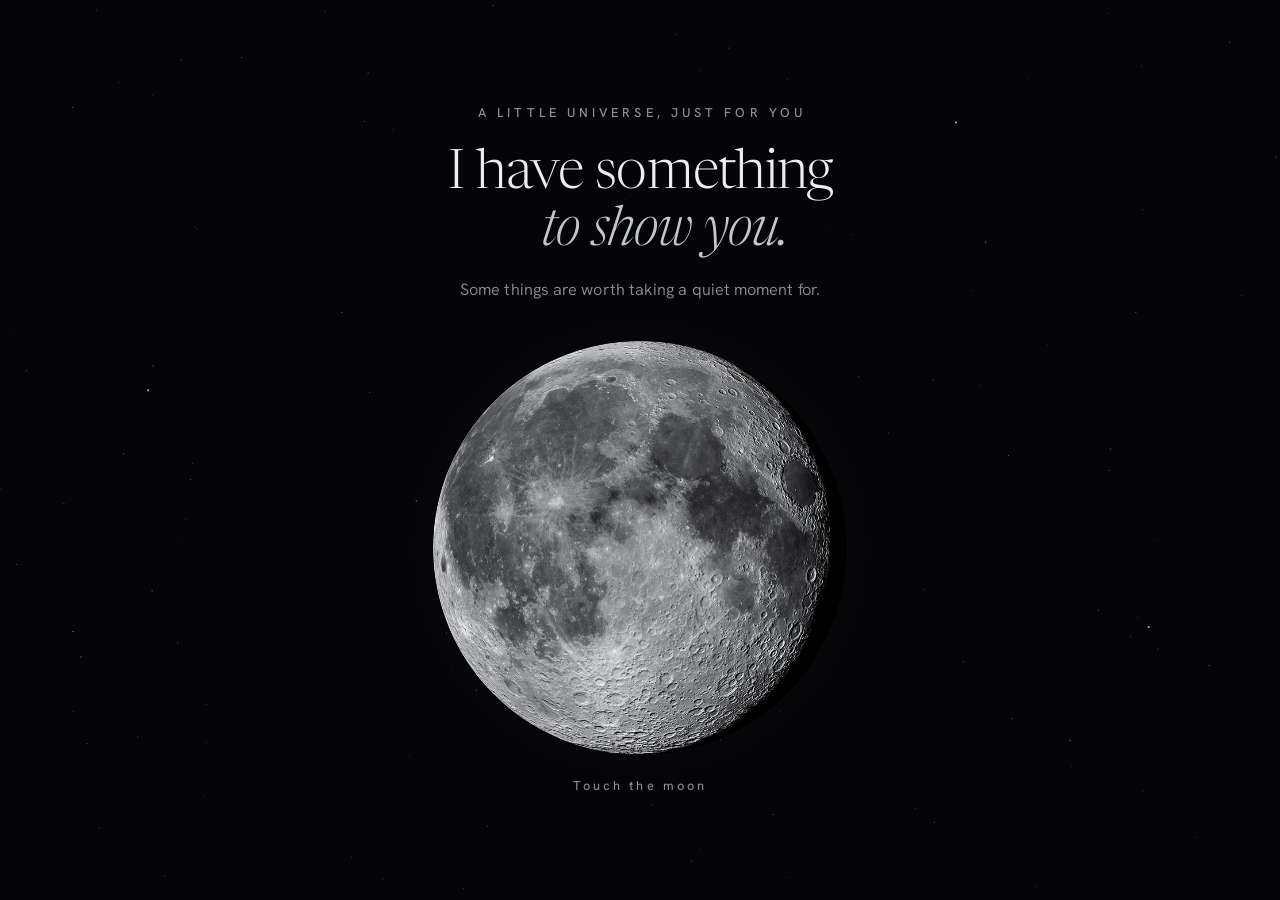
==== commit 4f90622b: "Algumas outras alterações" ====
--- a/index.html
+++ b/index.html
@@ -105,7 +105,7 @@
           <span class="verse">Because if God gave me the choice</span>
           <span class="verse">between all the wonders He has ever created</span>
           <span class="verse">and one more moment with you,</span>
-          <span class="verse">I would choose you.</span>
+          <span class="verse verse--turn">I would choose you.</span>
         </p>
       </div>
 
--- a/styles.css
+++ b/styles.css
@@ -397,6 +397,18 @@
 
 .stanza + .stanza { margin-top: 2.1em; }
 
+/* The night slowly lightens while she reads: each stanza a touch brighter
+   than the one before, leading into the white of the declaration.
+   (Even the dimmest stays above 9:1 contrast.) */
+.stanza:nth-child(1) { color: #aeb2b8; }
+.stanza:nth-child(2) { color: #b5b9bf; }
+.stanza:nth-child(3) { color: #bdc1c6; }
+.stanza:nth-child(4) { color: #c5c8cd; }
+
+/* The turn of the poem: the line the declaration answers.
+   Same size and weight — it simply catches the moonlight. */
+.verse--turn { color: var(--moonlight); }
+
 .verse {
   display: block;
   /* a long verse wraps with a hanging indent, the way poems are set in print */
@@ -463,8 +475,9 @@
   color: var(--regolith);
 }
 
-/* 8. Reveal on scroll — gentle, readable, never a slide show */
-.js .reveal,
+/* 8. Reveal on scroll — gentle, readable, never a slide show.
+   The poem arrives verse by verse, as if read aloud. */
+.js .reveal .verse,
 .js .declaration__line,
 .js .rose,
 .js .signature {
@@ -476,7 +489,7 @@
     transform 1.8s var(--ease-out),
     filter 1.6s var(--ease-soft);
 }
-.js .reveal.is-visible,
+.js .reveal.is-visible .verse,
 .js .finale.is-visible .declaration__line,
 .js .finale.is-visible .rose,
 .js .signature.is-visible {
@@ -484,6 +497,12 @@
   transform: none;
   filter: none;
 }
+.js .reveal.is-visible .verse:nth-child(2) { transition-delay: 0.18s; }
+.js .reveal.is-visible .verse:nth-child(3) { transition-delay: 0.36s; }
+.js .reveal.is-visible .verse:nth-child(4) { transition-delay: 0.54s; }
+/* a breath before the turn */
+.js .reveal.is-visible .verse--turn:nth-child(4) { transition-delay: 0.95s; }
+
 .js .finale.is-visible .declaration__line:nth-child(1) { transition-delay: 0.1s; }
 .js .finale.is-visible .declaration__line:nth-child(2) { transition-delay: 1.1s; }
 .js .finale.is-visible .declaration__line:nth-child(3) { transition-delay: 2.1s; }
@@ -529,7 +548,7 @@
     transition-duration: 0.01ms !important;
     transition-delay: 0ms !important;
   }
-  .js .reveal,
+  .js .reveal .verse,
   .js .declaration__line,
   .js .rose,
   .js .signature { transform: none; filter: none; }
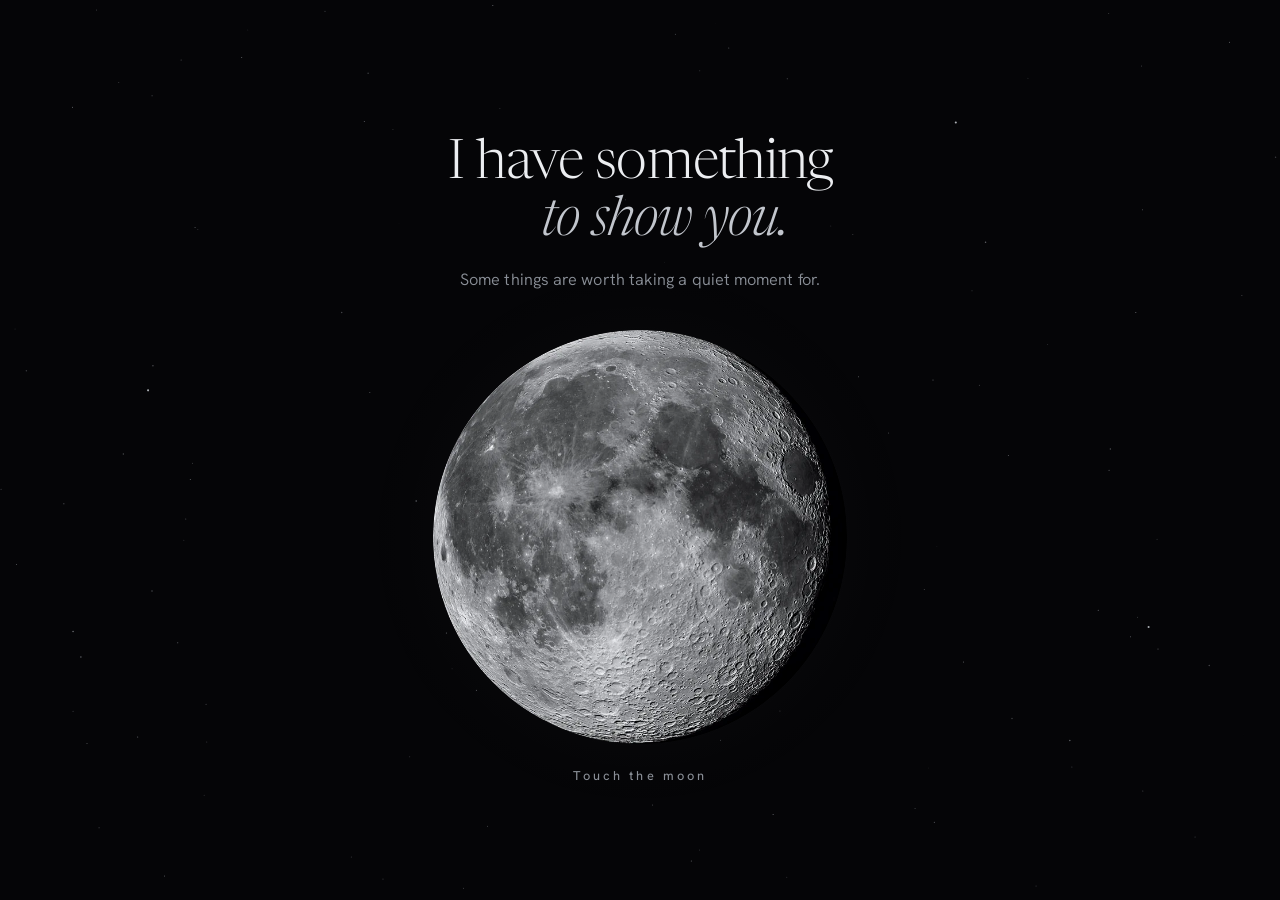
==== commit 429ff0c9: "Mudei para um estilo de conversa" ====
--- a/index.html
+++ b/index.html
@@ -3,7 +3,6 @@
 <head>
   <meta charset="utf-8">
   <meta name="viewport" content="width=device-width, initial-scale=1, viewport-fit=cover">
-  <title>A Little Universe, Just for You</title>
   <meta name="description" content="Some things are worth taking a quiet moment for.">
   <meta name="theme-color" content="#050507">
   <meta name="color-scheme" content="dark">
@@ -14,7 +13,6 @@
     If the site address changes, update og:image and twitter:image below.
   -->
   <meta property="og:type" content="website">
-  <meta property="og:title" content="A Little Universe, Just for You">
   <meta property="og:description" content="Some things are worth taking a quiet moment for.">
   <meta property="og:image" content="https://krebski-gabriel.github.io/Jessica-s-universe/assets/og-image.jpg">
   <meta property="og:image:width" content="1200">
@@ -42,7 +40,6 @@
   <main>
     <!-- ============ 1. Beginning ============ -->
     <header class="intro" id="top">
-      <p class="intro__kicker">A little universe, just for you</p>
 
       <h1 class="intro__title">
         <span class="intro__line">I have something</span>
@@ -77,49 +74,39 @@
       <h2 class="visually-hidden" id="letter-title" tabindex="-1">A letter for you</h2>
 
       <!--
-        The poem is reproduced exactly as written by its author.
-        Each stanza is a <p>; each verse is a <span class="verse">.
+        Written to read like a real letter: one thought per paragraph,
+        revealed as she scrolls to it (see .reveal in styles.css / script.js),
+        not a poem set in verse.
       -->
       <div class="poem">
-        <p class="stanza reveal">
-          <span class="verse">Of all the things God has placed upon this earth,</span>
-          <span class="verse">I never imagined I would find something</span>
-          <span class="verse">that could make me feel so much.</span>
-        </p>
-
-        <p class="stanza reveal">
-          <span class="verse">The stars may light up the darkest skies,</span>
-          <span class="verse">and the moon may make the night feel beautiful,</span>
-          <span class="verse">but somehow, you make me feel something</span>
-          <span class="verse">that even the heavens cannot explain.</span>
-        </p>
-
-        <p class="stanza reveal">
-          <span class="verse">I don't know what Heaven looks like,</span>
-          <span class="verse">nor can I imagine what eternity feels like.</span>
-          <span class="verse">But if I could spend forever by your side,</span>
-          <span class="verse">I think I would understand both.</span>
-        </p>
-
-        <p class="stanza reveal">
-          <span class="verse">Because if God gave me the choice</span>
-          <span class="verse">between all the wonders He has ever created</span>
-          <span class="verse">and one more moment with you,</span>
-          <span class="verse verse--turn">I would choose you.</span>
-        </p>
+        <p class="stanza reveal">Hey, Jessica&hellip;</p>
+
+        <p class="stanza reveal">I&rsquo;ve been thinking about something, and I wanted to share it with you.</p>
+
+        <p class="stanza reveal">You know, sometimes I wonder how so many things can exist in this world &mdash; and somehow, among all of them, I got to meet you. I don&rsquo;t think you realize just how much that means to me.</p>
+
+        <p class="stanza reveal">I mean, the stars are beautiful, and there&rsquo;s something about the moon that makes everything feel a little more peaceful. But honestly, even the most beautiful things I can imagine don&rsquo;t quite compare to how I feel when I&rsquo;m with you.</p>
+
+        <p class="stanza reveal">And there&rsquo;s something else I&rsquo;ve been thinking about.</p>
+
+        <p class="stanza reveal">I don&rsquo;t know what Heaven looks like. I don&rsquo;t know what eternity feels like, either. But when I imagine spending my life with you, I think I get a little closer to understanding what those things might mean.</p>
+
+        <p class="stanza reveal verse--turn">Because if I ever had to choose between seeing every beautiful thing this world has to offer, and having just one more moment with you&hellip; I think you already know what I&rsquo;d choose.</p>
       </div>
 
       <!-- ============ 3. Conclusion ============ -->
       <section class="finale" aria-label="The last words">
         <p class="declaration">
+          <span class="declaration__line">I&rsquo;d choose you, Jessica.</span>
           <span class="declaration__line">Every time.</span>
-          <span class="declaration__line">In every lifetime.</span>
-          <span class="declaration__line">Without a second thought.<span class="rose"><span class="visually-hidden"> 🌹</span><svg class="rose__art" viewBox="0 0 100 240" aria-hidden="true" focusable="false">
-            <!--
-              A rose in oil pastel. Strokes are generated by tools/make_rose.py
-              (stem, then leaves, then petals; each draws itself in order, see --d / --t).
-              The filter adds the pastel's paper tooth and slightly ragged edges.
-            -->
+        </p>
+
+        <!--
+          A rose in oil pastel. Strokes are generated by tools/make_rose.py
+          (stem, then leaves, then petals; each draws itself in order, see --d / --t).
+          The filter adds the pastel's paper tooth and slightly ragged edges.
+        -->
+        <span class="rose"><span class="visually-hidden"> 🌹</span><svg class="rose__art" viewBox="0 0 100 240" aria-hidden="true" focusable="false">
             <defs>
               <filter id="rose-pastel" x="-5" y="-5" width="110" height="250"
                       filterUnits="userSpaceOnUse" primitiveUnits="userSpaceOnUse"
@@ -184,67 +171,89 @@
             <path pathLength="1" d="M51.4 167 C59 162.5, 70 157.5, 79 155.4" stroke="#59655c" stroke-width="0.80" stroke-opacity="0.80" style="--d:1.90;--t:0.30"/>
             </g>
             <g class="rose__bloom">
-            <path pathLength="1" d="M38.0 42.8 L40.1 41.3 42.9 39.8 45.9 38.7 49.0 38.4 52.3 38.5 55.2 39.1 58.5 40.4 60.7 41.8" stroke="#b98790" stroke-width="2.55" stroke-opacity="0.83" style="--d:2.05;--t:0.18"/>
-            <path pathLength="1" d="M36.8 43.6 L39.3 41.4 42.1 39.4 46.2 38.5 50.0 37.9 53.8 38.1 57.5 39.4 60.8 41.2 63.3 43.6" stroke="#9e6871" stroke-width="2.70" stroke-opacity="0.78" style="--d:2.08;--t:0.18"/>
-            <path pathLength="1" d="M36.3 43.3 L38.6 40.5 42.3 38.6 46.5 37.4 50.7 36.8 55.1 37.6 58.7 38.6 62.2 40.9 64.3 43.9" stroke="#9e6871" stroke-width="2.75" stroke-opacity="0.80" style="--d:2.11;--t:0.18"/>
-            <path pathLength="1" d="M36.3 41.3 L39.3 38.9 43.3 37.4 47.1 36.2 51.5 36.4 55.8 37.0 60.0 38.5 63.0 40.8 65.0 43.8" stroke="#b98790" stroke-width="2.96" stroke-opacity="0.76" style="--d:2.15;--t:0.18"/>
-            <path pathLength="1" d="M35.7 41.3 L38.6 38.2 42.2 36.3 46.8 35.6 51.0 35.0 55.9 35.9 60.0 37.4 63.0 39.9 65.5 42.9" stroke="#b98790" stroke-width="2.86" stroke-opacity="0.73" style="--d:2.18;--t:0.18"/>
-            <path pathLength="1" d="M35.1 39.9 L38.4 37.3 42.2 35.6 46.8 34.4 51.3 34.5 55.6 35.0 59.6 36.4 63.4 38.5 65.9 41.6" stroke="#9e6871" stroke-width="2.35" stroke-opacity="0.79" style="--d:2.21;--t:0.18"/>
-            <path pathLength="1" d="M33.8 41.0 L36.6 38.1 40.5 35.9 44.9 34.5 49.3 33.5 54.0 34.1 58.8 35.3 62.6 37.6 65.4 40.5" stroke="#9e6871" stroke-width="2.14" stroke-opacity="0.74" style="--d:2.24;--t:0.18"/>
-            <path pathLength="1" d="M35.4 37.8 L39.1 35.3 42.7 33.8 47.5 33.0 51.9 32.7 56.7 33.5 60.7 35.0 64.0 37.7 67.0 40.7" stroke="#9e6871" stroke-width="2.68" stroke-opacity="0.91" style="--d:2.27;--t:0.18"/>
-            <path pathLength="1" d="M32.2 41.0 L35.3 37.1 39.3 34.3 44.1 32.3 49.3 31.9 54.4 32.1 59.7 33.9 63.7 36.1 67.0 39.6" stroke="#b98790" stroke-width="2.40" stroke-opacity="0.81" style="--d:2.31;--t:0.18"/>
-            <path pathLength="1" d="M33.4 37.9 L36.5 34.6 40.3 32.9 44.3 31.2 49.2 30.7 53.6 31.2 57.8 32.3 61.9 33.6 65.2 36.6" stroke="#9e6871" stroke-width="2.64" stroke-opacity="0.79" style="--d:2.34;--t:0.18"/>
-            <path pathLength="1" d="M32.9 36.4 L37.1 33.5 41.9 31.0 47.6 29.8 53.1 29.9 58.6 31.4 63.5 33.9 67.2 37.3 70.0 41.7" stroke="#9e6871" stroke-width="2.64" stroke-opacity="0.84" style="--d:2.37;--t:0.18"/>
-            <path pathLength="1" d="M33.3 35.4 L37.5 32.0 42.3 30.0 47.9 29.1 53.1 29.4 58.5 30.7 63.4 32.6 67.4 36.2 70.1 40.5" stroke="#b98790" stroke-width="2.64" stroke-opacity="0.82" style="--d:2.40;--t:0.18"/>
-            <path pathLength="1" d="M29.5 40.8 L32.2 35.7 36.7 32.0 42.3 29.8 48.0 28.8 54.6 28.7 60.0 30.6 65.4 33.4 69.2 37.7" stroke="#9e6871" stroke-width="2.35" stroke-opacity="0.93" style="--d:2.44;--t:0.18"/>
-            <path pathLength="1" d="M32.5 34.0 L36.4 31.0 41.5 29.2 46.7 27.7 52.3 27.8 57.6 28.8 62.6 30.7 66.7 33.7 70.1 37.5" stroke="#b98790" stroke-width="2.34" stroke-opacity="0.72" style="--d:2.47;--t:0.18"/>
-            <path pathLength="1" d="M36.0 45.4 L34.8 47.9 34.7 50.1 34.7 52.6 35.3 55.6 36.4 58.1 37.9 61.0 39.9 63.2 42.1 65.8" stroke="#d6b0b5" stroke-width="2.18" stroke-opacity="0.95" style="--d:2.45;--t:0.18"/>
-            <path pathLength="1" d="M34.3 46.8 L33.4 49.1 33.1 51.8 33.5 54.6 34.6 57.0 35.6 59.6 37.3 62.1 39.9 64.6 42.7 66.9" stroke="#d6b0b5" stroke-width="2.20" stroke-opacity="0.85" style="--d:2.49;--t:0.18"/>
-            <path pathLength="1" d="M33.9 45.5 L32.9 47.9 32.5 50.3 32.4 52.6 32.6 55.4 33.7 57.9 35.0 60.6 36.9 63.3 39.2 65.4" stroke="#b98790" stroke-width="2.81" stroke-opacity="0.94" style="--d:2.52;--t:0.18"/>
-            <path pathLength="1" d="M33.9 44.8 L32.2 46.8 31.5 49.8 31.2 52.6 31.6 55.5 32.7 58.6 34.4 61.2 36.9 64.0 39.8 66.9" stroke="#b98790" stroke-width="2.19" stroke-opacity="0.91" style="--d:2.56;--t:0.18"/>
-            <path pathLength="1" d="M32.4 45.3 L31.4 47.5 30.6 50.4 30.6 52.9 31.1 55.9 32.2 59.0 34.0 62.0 36.5 64.6 39.1 67.3" stroke="#b98790" stroke-width="2.28" stroke-opacity="0.93" style="--d:2.60;--t:0.18"/>
-            <path pathLength="1" d="M31.3 45.0 L29.6 47.9 29.3 50.4 29.2 53.7 29.9 57.0 31.3 60.1 33.4 63.2 36.0 66.1 39.7 68.7" stroke="#d6b0b5" stroke-width="2.20" stroke-opacity="0.92" style="--d:2.63;--t:0.18"/>
-            <path pathLength="1" d="M31.1 43.8 L29.4 46.2 28.6 48.8 28.0 51.7 28.2 54.6 29.4 57.9 30.7 60.9 33.1 63.7 35.5 66.4" stroke="#b98790" stroke-width="2.73" stroke-opacity="0.78" style="--d:2.67;--t:0.18"/>
-            <path pathLength="1" d="M28.7 45.5 L27.2 48.4 26.9 51.3 27.2 54.6 27.9 57.6 29.3 61.1 31.9 64.0 35.1 67.3 38.5 69.8" stroke="#b98790" stroke-width="2.89" stroke-opacity="0.84" style="--d:2.70;--t:0.18"/>
-            <path pathLength="1" d="M30.4 42.3 L27.7 45.4 26.6 48.4 25.8 52.1 26.7 55.9 28.2 59.5 30.3 63.4 33.7 67.3 38.0 70.2" stroke="#b98790" stroke-width="2.09" stroke-opacity="0.95" style="--d:2.74;--t:0.18"/>
-            <path pathLength="1" d="M27.3 43.7 L25.6 46.5 24.8 49.2 24.5 52.5 24.9 55.8 25.9 59.2 27.9 62.2 30.7 65.7 33.9 68.4" stroke="#d6b0b5" stroke-width="2.59" stroke-opacity="0.86" style="--d:2.78;--t:0.18"/>
-            <path pathLength="1" d="M26.1 43.5 L24.5 46.4 23.4 49.7 23.4 53.6 24.1 57.0 25.7 60.7 27.9 64.3 31.4 67.4 35.6 70.8" stroke="#9e6871" stroke-width="2.56" stroke-opacity="0.81" style="--d:2.81;--t:0.18"/>
-            <path pathLength="1" d="M64.5 48.3 L65.2 50.2 65.3 52.2 64.7 54.5 63.7 57.0 62.6 59.3 61.2 61.6 59.5 63.4 57.4 65.5" stroke="#9e6871" stroke-width="2.75" stroke-opacity="0.83" style="--d:2.77;--t:0.18"/>
-            <path pathLength="1" d="M65.9 48.1 L66.3 49.8 66.5 51.9 66.3 54.1 65.7 56.5 64.7 58.9 63.4 61.2 61.4 63.4 59.3 65.0" stroke="#7a4752" stroke-width="2.72" stroke-opacity="0.79" style="--d:2.81;--t:0.18"/>
-            <path pathLength="1" d="M67.1 48.0 L67.2 50.1 67.6 52.0 66.9 54.4 66.2 56.9 65.5 58.9 63.8 61.2 62.3 63.7 60.0 65.5" stroke="#9e6871" stroke-width="2.09" stroke-opacity="0.74" style="--d:2.84;--t:0.18"/>
-            <path pathLength="1" d="M67.2 46.4 L68.2 48.6 68.5 50.9 68.6 53.3 67.8 56.2 66.9 58.9 65.5 61.3 63.5 63.8 61.1 66.2" stroke="#9e6871" stroke-width="2.83" stroke-opacity="0.75" style="--d:2.88;--t:0.18"/>
-            <path pathLength="1" d="M68.4 46.9 L69.2 49.4 69.5 52.1 68.9 54.9 68.3 57.4 66.6 60.3 64.9 63.0 62.5 65.6 59.3 68.1" stroke="#7a4752" stroke-width="2.68" stroke-opacity="0.83" style="--d:2.92;--t:0.18"/>
-            <path pathLength="1" d="M68.7 44.9 L70.2 47.3 70.8 50.1 70.8 52.9 70.5 55.6 69.5 58.6 67.7 61.3 65.8 64.1 63.2 66.4" stroke="#9e6871" stroke-width="2.56" stroke-opacity="0.75" style="--d:2.95;--t:0.18"/>
-            <path pathLength="1" d="M69.2 44.5 L70.5 46.5 71.3 49.1 71.5 51.9 71.2 54.9 70.4 58.0 69.2 60.8 66.9 63.6 64.3 66.4" stroke="#7a4752" stroke-width="2.54" stroke-opacity="0.87" style="--d:2.99;--t:0.18"/>
-            <path pathLength="1" d="M69.2 43.2 L71.5 45.6 73.1 48.7 73.2 52.2 72.7 55.8 71.0 59.8 69.0 63.2 65.4 67.0 61.2 69.8" stroke="#7a4752" stroke-width="2.76" stroke-opacity="0.90" style="--d:3.02;--t:0.18"/>
-            <path pathLength="1" d="M70.7 43.6 L72.7 46.2 73.8 49.5 73.9 52.6 73.1 56.5 71.5 59.9 69.4 63.5 66.4 67.1 62.4 70.1" stroke="#9e6871" stroke-width="2.42" stroke-opacity="0.92" style="--d:3.06;--t:0.18"/>
-            <path pathLength="1" d="M72.7 45.0 L74.4 47.1 75.2 50.3 75.3 53.4 74.6 56.5 73.2 59.4 71.4 62.6 68.9 65.7 65.8 68.3" stroke="#7a4752" stroke-width="2.65" stroke-opacity="0.89" style="--d:3.10;--t:0.18"/>
-            <path pathLength="1" d="M73.1 42.7 L75.1 45.0 76.1 48.3 76.5 51.2 76.3 54.9 75.6 58.4 73.6 61.7 71.4 64.9 67.9 68.0" stroke="#9e6871" stroke-width="2.96" stroke-opacity="0.91" style="--d:3.13;--t:0.18"/>
-            <path pathLength="1" d="M39.6 44.9 L41.5 43.1 44.2 41.8 47.0 41.5 49.9 41.0 53.0 41.3 56.2 42.2 58.6 43.5 60.4 45.1" stroke="#7a4752" stroke-width="2.26" stroke-opacity="0.80" style="--d:3.10;--t:0.14"/>
-            <path pathLength="1" d="M39.8 45.4 L42.0 44.1 44.5 43.0 47.2 42.6 50.0 42.5 52.6 42.4 55.4 43.0 57.9 43.7 59.9 45.2" stroke="#9e6871" stroke-width="2.41" stroke-opacity="0.90" style="--d:3.12;--t:0.14"/>
-            <path pathLength="1" d="M39.3 46.0 L41.3 45.4 43.3 44.3 46.1 44.1 48.8 43.6 51.7 44.1 54.1 44.0 56.8 44.4 58.7 45.4" stroke="#7a4752" stroke-width="2.57" stroke-opacity="0.90" style="--d:3.15;--t:0.14"/>
-            <path pathLength="1" d="M39.7 46.4 L41.2 45.8 43.3 45.4 45.8 45.1 48.7 45.0 51.2 45.0 54.0 45.1 56.6 45.3 58.5 45.8" stroke="#7a4752" stroke-width="2.20" stroke-opacity="0.91" style="--d:3.17;--t:0.14"/>
-            <path pathLength="1" d="M39.8 47.1 L42.0 47.1 44.2 46.7 46.6 46.4 49.7 46.8 52.2 46.5 55.2 46.8 57.6 46.6 59.5 47.1" stroke="#7a4752" stroke-width="2.16" stroke-opacity="0.80" style="--d:3.20;--t:0.14"/>
-            <path pathLength="1" d="M39.9 47.5 L41.9 47.3 43.7 47.6 46.0 47.2 48.6 47.3 51.3 47.2 54.0 47.2 56.1 47.5 58.5 47.5" stroke="#7a4752" stroke-width="2.18" stroke-opacity="0.86" style="--d:3.22;--t:0.14"/>
-            <path pathLength="1" d="M39.7 48.3 L41.6 48.1 43.7 48.4 46.4 48.3 49.3 48.7 52.0 48.5 55.2 48.4 57.5 48.3 59.5 48.2" stroke="#7a4752" stroke-width="2.06" stroke-opacity="0.83" style="--d:3.25;--t:0.14"/>
-            <path pathLength="1" d="M41.2 49.7 L43.3 50.1 45.4 50.5 47.8 50.4 50.3 50.6 52.7 50.3 55.4 49.9 57.3 49.9 59.3 49.2" stroke="#9e6871" stroke-width="2.46" stroke-opacity="0.86" style="--d:3.27;--t:0.14"/>
-            <path pathLength="1" d="M41.0 49.7 L42.9 50.5 45.7 51.1 48.4 51.2 51.1 51.1 54.2 51.0 56.7 50.4 59.2 49.9 61.1 49.3" stroke="#7a4752" stroke-width="2.26" stroke-opacity="0.90" style="--d:3.30;--t:0.14"/>
-            <path pathLength="1" d="M41.2 50.7 L43.9 51.6 46.5 52.3 48.8 52.2 51.5 52.5 54.3 52.0 57.1 51.5 59.2 50.6 61.1 49.4" stroke="#7a4752" stroke-width="2.54" stroke-opacity="0.89" style="--d:3.32;--t:0.14"/>
-            <path pathLength="1" d="M41.4 51.9 L43.4 52.5 46.0 52.9 48.2 53.3 50.8 53.4 53.2 53.6 55.4 53.0 57.6 52.3 59.7 50.9" stroke="#7a4752" stroke-width="2.38" stroke-opacity="0.74" style="--d:3.35;--t:0.14"/>
-            <path pathLength="1" d="M41.6 53.0 L43.7 54.0 45.7 54.5 47.6 55.1 50.1 55.2 52.0 55.2 54.6 54.6 56.4 53.7 58.3 52.9" stroke="#7a4752" stroke-width="1.97" stroke-opacity="0.80" style="--d:3.37;--t:0.14"/>
-            <path pathLength="1" d="M36.9 56.0 L39.8 57.8 43.4 58.5 47.3 59.2 51.5 59.5 55.4 58.8 59.2 57.9 62.5 56.5 65.3 54.8" stroke="#b98790" stroke-width="2.58" stroke-opacity="0.76" style="--d:3.35;--t:0.18"/>
-            <path pathLength="1" d="M36.9 57.4 L39.8 59.0 43.3 60.0 46.7 60.6 50.0 60.6 53.6 60.3 57.4 59.7 60.3 58.8 63.3 57.4" stroke="#b98790" stroke-width="2.95" stroke-opacity="0.87" style="--d:3.38;--t:0.18"/>
-            <path pathLength="1" d="M38.9 59.7 L41.2 60.5 44.1 61.8 47.2 61.8 50.6 62.2 53.7 62.0 56.6 61.3 59.7 60.3 62.4 59.2" stroke="#9e6871" stroke-width="2.20" stroke-opacity="0.73" style="--d:3.42;--t:0.18"/>
-            <path pathLength="1" d="M38.8 60.3 L41.6 61.7 44.6 62.2 47.8 62.8 51.3 62.7 54.6 62.5 57.5 61.9 60.6 60.5 63.1 59.4" stroke="#9e6871" stroke-width="2.65" stroke-opacity="0.90" style="--d:3.45;--t:0.18"/>
-            <path pathLength="1" d="M36.0 60.3 L38.6 61.9 41.9 63.3 45.3 64.0 49.2 64.7 52.8 64.5 56.2 63.9 59.6 62.5 62.5 61.3" stroke="#9e6871" stroke-width="2.67" stroke-opacity="0.79" style="--d:3.49;--t:0.18"/>
-            <path pathLength="1" d="M36.6 61.1 L39.8 63.4 43.1 64.6 46.7 65.0 50.5 65.5 54.0 64.9 57.6 64.0 61.1 62.6 64.0 60.9" stroke="#b98790" stroke-width="3.02" stroke-opacity="0.90" style="--d:3.52;--t:0.18"/>
-            <path pathLength="1" d="M38.0 63.8 L41.0 65.2 44.2 66.3 47.6 66.5 50.9 67.0 54.3 66.4 57.6 65.8 60.5 64.6 63.3 62.7" stroke="#9e6871" stroke-width="2.54" stroke-opacity="0.89" style="--d:3.56;--t:0.18"/>
-            <path pathLength="1" d="M36.8 63.9 L39.6 65.5 42.8 66.7 46.1 67.5 49.8 67.9 53.1 67.8 56.8 66.9 59.9 65.7 62.7 64.1" stroke="#b98790" stroke-width="2.96" stroke-opacity="0.78" style="--d:3.59;--t:0.18"/>
-            <path pathLength="1" d="M37.0 65.4 L39.4 67.1 42.5 68.3 45.5 69.4 48.6 69.7 51.5 69.8 54.9 69.4 57.6 68.1 60.6 66.9" stroke="#9e6871" stroke-width="2.94" stroke-opacity="0.76" style="--d:3.63;--t:0.18"/>
-            <path pathLength="1" d="M40.0 67.8 L42.2 69.2 44.8 70.0 47.5 70.2 49.9 70.2 52.6 70.2 55.2 69.8 57.3 69.3 59.6 68.2" stroke="#b98790" stroke-width="3.02" stroke-opacity="0.84" style="--d:3.66;--t:0.18"/>
-            <path pathLength="1" d="M38.9 68.6 L41.6 69.8 44.3 71.1 47.2 71.4 50.3 71.9 53.2 71.6 56.5 70.9 59.1 69.8 61.7 68.3" stroke="#9e6871" stroke-width="2.22" stroke-opacity="0.78" style="--d:3.70;--t:0.18"/>
-            <path pathLength="1" d="M37.3 67.9 L39.8 70.1 42.9 71.6 45.7 72.1 48.6 72.9 51.8 72.6 55.0 72.1 58.1 70.9 60.6 69.7" stroke="#b98790" stroke-width="2.69" stroke-opacity="0.76" style="--d:3.73;--t:0.18"/>
-            <path pathLength="1" d="M38.1 69.8 L39.9 71.8 42.8 72.9 45.3 73.7 48.1 74.6 50.8 74.3 53.6 74.3 56.3 73.3 59.2 71.9" stroke="#b98790" stroke-width="2.26" stroke-opacity="0.90" style="--d:3.77;--t:0.18"/>
+            <path pathLength="1" d="M38.0 42.9 L40.1 41.4 43.0 39.8 45.9 38.8 49.0 38.4 52.3 38.6 55.2 39.1 58.5 40.4 60.6 41.8" stroke="#b98790" stroke-width="2.85" stroke-opacity="0.83" style="--d:2.05;--t:0.18"/>
+            <path pathLength="1" d="M36.9 43.6 L39.4 41.5 42.2 39.5 46.3 38.6 50.0 38.0 53.8 38.2 57.4 39.5 60.7 41.3 63.2 43.7" stroke="#9e6871" stroke-width="3.01" stroke-opacity="0.78" style="--d:2.08;--t:0.18"/>
+            <path pathLength="1" d="M36.5 43.4 L38.8 40.7 42.4 38.8 46.6 37.6 50.7 37.0 55.0 37.8 58.5 38.8 62.0 41.0 64.1 44.0" stroke="#9e6871" stroke-width="3.07" stroke-opacity="0.80" style="--d:2.11;--t:0.18"/>
+            <path pathLength="1" d="M36.5 41.5 L39.5 39.1 43.5 37.8 47.1 36.6 51.4 36.7 55.7 37.3 59.8 38.8 62.8 41.0 64.7 43.9" stroke="#b98790" stroke-width="3.30" stroke-opacity="0.76" style="--d:2.13;--t:0.18"/>
+            <path pathLength="1" d="M36.0 41.6 L38.8 38.5 42.4 36.8 46.9 36.0 51.0 35.4 55.7 36.4 59.8 37.8 62.7 40.2 65.1 43.1" stroke="#b98790" stroke-width="3.19" stroke-opacity="0.73" style="--d:2.16;--t:0.18"/>
+            <path pathLength="1" d="M35.6 40.3 L38.7 37.8 42.4 36.2 46.9 35.0 51.3 35.1 55.4 35.6 59.3 36.9 63.1 38.9 65.4 41.8" stroke="#9e6871" stroke-width="2.62" stroke-opacity="0.79" style="--d:2.19;--t:0.18"/>
+            <path pathLength="1" d="M34.3 41.3 L37.0 38.6 40.8 36.4 45.1 35.1 49.3 34.2 53.9 34.8 58.5 35.9 62.3 38.1 64.9 40.8" stroke="#9e6871" stroke-width="2.39" stroke-opacity="0.74" style="--d:2.22;--t:0.18"/>
+            <path pathLength="1" d="M35.9 38.4 L39.5 35.9 43.0 34.5 47.6 33.8 51.8 33.5 56.5 34.3 60.3 35.7 63.5 38.2 66.4 41.1" stroke="#9e6871" stroke-width="2.99" stroke-opacity="0.91" style="--d:2.25;--t:0.18"/>
+            <path pathLength="1" d="M32.9 41.4 L35.8 37.7 39.7 35.1 44.4 33.2 49.3 32.8 54.2 33.0 59.3 34.6 63.2 36.8 66.4 40.0" stroke="#b98790" stroke-width="2.68" stroke-opacity="0.81" style="--d:2.27;--t:0.18"/>
+            <path pathLength="1" d="M34.2 38.5 L37.1 35.4 40.8 33.8 44.5 32.2 49.2 31.7 53.4 32.2 57.5 33.2 61.4 34.4 64.6 37.3" stroke="#9e6871" stroke-width="2.94" stroke-opacity="0.79" style="--d:2.30;--t:0.18"/>
+            <path pathLength="1" d="M33.6 37.2 L37.7 34.4 42.3 32.1 47.7 31.0 53.0 31.1 58.1 32.5 62.8 34.8 66.4 38.0 69.1 42.1" stroke="#9e6871" stroke-width="2.94" stroke-opacity="0.84" style="--d:2.33;--t:0.18"/>
+            <path pathLength="1" d="M34.1 36.2 L38.1 33.0 42.7 31.2 48.0 30.3 53.0 30.6 58.0 31.8 62.7 33.6 66.5 37.0 69.2 41.0" stroke="#b98790" stroke-width="2.95" stroke-opacity="0.82" style="--d:2.36;--t:0.18"/>
+            <path pathLength="1" d="M30.5 41.3 L33.1 36.5 37.4 33.1 42.7 31.1 48.1 30.1 54.3 30.0 59.5 31.8 64.7 34.4 68.2 38.4" stroke="#9e6871" stroke-width="2.63" stroke-opacity="0.93" style="--d:2.39;--t:0.18"/>
+            <path pathLength="1" d="M33.5 35.0 L37.1 32.1 42.0 30.5 46.9 29.1 52.2 29.2 57.2 30.1 61.9 32.0 65.8 34.7 69.1 38.3" stroke="#b98790" stroke-width="2.61" stroke-opacity="0.72" style="--d:2.42;--t:0.18"/>
+            <path pathLength="1" d="M28.8 41.2 L31.4 35.9 36.4 31.7 42.1 29.0 48.7 28.3 55.4 28.5 61.5 30.7 66.7 33.7 70.1 38.7" stroke="#b98790" stroke-width="2.43" stroke-opacity="0.95" style="--d:2.44;--t:0.18"/>
+            <path pathLength="1" d="M30.2 36.5 L34.2 32.1 39.4 29.3 45.6 27.9 52.4 27.4 58.3 28.5 63.9 30.9 68.8 34.8 71.8 40.1" stroke="#b98790" stroke-width="2.45" stroke-opacity="0.85" style="--d:2.47;--t:0.18"/>
+            <path pathLength="1" d="M35.7 46.3 L34.9 48.6 34.8 50.8 34.8 52.9 35.0 55.4 36.0 57.5 37.2 60.1 38.8 62.5 40.8 64.4" stroke="#b98790" stroke-width="3.14" stroke-opacity="0.94" style="--d:2.45;--t:0.18"/>
+            <path pathLength="1" d="M35.6 45.7 L34.3 47.6 33.9 50.3 33.7 52.9 34.2 55.5 35.2 58.3 36.7 60.6 38.8 63.1 41.3 65.7" stroke="#b98790" stroke-width="2.45" stroke-opacity="0.91" style="--d:2.48;--t:0.18"/>
+            <path pathLength="1" d="M34.3 46.2 L33.7 48.3 33.1 50.9 33.2 53.2 33.7 55.8 34.8 58.6 36.3 61.3 38.5 63.6 40.7 66.1" stroke="#b98790" stroke-width="2.54" stroke-opacity="0.93" style="--d:2.51;--t:0.18"/>
+            <path pathLength="1" d="M33.5 46.0 L32.2 48.6 32.1 50.8 32.1 53.9 32.8 56.8 34.0 59.6 35.8 62.4 38.1 64.9 41.2 67.3" stroke="#d6b0b5" stroke-width="2.45" stroke-opacity="0.92" style="--d:2.54;--t:0.18"/>
+            <path pathLength="1" d="M33.3 44.8 L32.0 47.1 31.5 49.5 31.0 52.1 31.2 54.7 32.4 57.6 33.5 60.3 35.7 62.8 37.6 65.2" stroke="#b98790" stroke-width="3.04" stroke-opacity="0.78" style="--d:2.57;--t:0.18"/>
+            <path pathLength="1" d="M31.4 46.5 L30.2 49.2 30.1 51.8 30.5 54.7 31.1 57.3 32.3 60.4 34.6 63.0 37.3 65.9 40.1 68.3" stroke="#b98790" stroke-width="3.22" stroke-opacity="0.84" style="--d:2.60;--t:0.18"/>
+            <path pathLength="1" d="M32.6 43.5 L30.4 46.5 29.8 49.1 29.2 52.5 30.1 55.8 31.4 59.0 33.2 62.5 36.1 65.9 39.8 68.5" stroke="#b98790" stroke-width="2.33" stroke-opacity="0.95" style="--d:2.63;--t:0.18"/>
+            <path pathLength="1" d="M30.1 44.9 L28.8 47.5 28.2 49.9 28.1 52.8 28.6 55.8 29.4 58.8 31.2 61.4 33.6 64.5 36.3 66.9" stroke="#d6b0b5" stroke-width="2.89" stroke-opacity="0.86" style="--d:2.67;--t:0.18"/>
+            <path pathLength="1" d="M29.1 44.7 L27.8 47.4 27.0 50.3 27.2 53.8 27.9 56.8 29.2 60.0 31.2 63.3 34.2 66.0 37.7 69.0" stroke="#9e6871" stroke-width="2.86" stroke-opacity="0.81" style="--d:2.70;--t:0.18"/>
+            <path pathLength="1" d="M28.0 45.7 L27.1 48.2 26.7 51.1 26.7 54.3 27.4 57.7 29.0 61.1 31.4 64.3 34.3 66.9 37.8 69.6" stroke="#b98790" stroke-width="3.07" stroke-opacity="0.83" style="--d:2.73;--t:0.18"/>
+            <path pathLength="1" d="M26.9 45.6 L25.6 47.9 25.3 50.8 25.4 53.8 26.3 57.0 27.7 60.4 29.7 63.5 32.0 66.5 35.1 68.7" stroke="#9e6871" stroke-width="2.92" stroke-opacity="0.88" style="--d:2.76;--t:0.18"/>
+            <path pathLength="1" d="M28.1 43.3 L26.3 45.4 25.1 48.6 24.3 51.4 24.7 54.7 25.8 58.5 27.2 61.6 29.8 65.1 33.2 67.9" stroke="#b98790" stroke-width="3.32" stroke-opacity="0.88" style="--d:2.79;--t:0.18"/>
+            <path pathLength="1" d="M24.6 45.3 L23.6 48.6 23.0 52.1 23.5 55.7 24.7 59.3 27.1 62.9 29.7 66.7 33.7 70.0 38.4 72.6" stroke="#d6b0b5" stroke-width="3.16" stroke-opacity="0.81" style="--d:2.82;--t:0.18"/>
+            <path pathLength="1" d="M64.2 46.5 L65.0 48.2 64.9 50.7 64.9 52.7 64.7 55.0 63.9 57.4 62.6 59.5 61.2 62.1 58.9 63.9" stroke="#7a4752" stroke-width="2.62" stroke-opacity="0.75" style="--d:2.77;--t:0.18"/>
+            <path pathLength="1" d="M65.7 48.3 L66.2 50.4 66.1 52.5 66.0 54.4 64.9 56.9 63.9 59.0 62.9 61.0 61.4 63.2 59.3 65.2" stroke="#7a4752" stroke-width="2.56" stroke-opacity="0.89" style="--d:2.80;--t:0.18"/>
+            <path pathLength="1" d="M66.5 47.7 L67.2 49.9 67.0 52.0 66.9 54.4 65.9 56.8 65.0 59.3 63.3 61.6 61.7 63.7 59.6 66.0" stroke="#7a4752" stroke-width="2.89" stroke-opacity="0.80" style="--d:2.83;--t:0.18"/>
+            <path pathLength="1" d="M66.6 46.0 L67.6 48.4 68.1 50.9 67.8 53.7 66.8 56.3 65.8 59.4 64.0 61.9 62.1 64.4 59.0 66.8" stroke="#9e6871" stroke-width="2.92" stroke-opacity="0.74" style="--d:2.86;--t:0.18"/>
+            <path pathLength="1" d="M67.7 46.4 L68.3 49.0 69.0 51.7 68.4 54.3 67.7 57.4 66.5 60.4 64.3 63.1 61.9 65.7 58.5 68.0" stroke="#9e6871" stroke-width="2.62" stroke-opacity="0.80" style="--d:2.89;--t:0.18"/>
+            <path pathLength="1" d="M68.7 46.6 L69.2 48.9 69.9 51.5 69.5 54.7 68.3 57.6 67.2 60.1 65.3 63.3 62.8 65.9 59.7 68.3" stroke="#7a4752" stroke-width="2.72" stroke-opacity="0.72" style="--d:2.92;--t:0.18"/>
+            <path pathLength="1" d="M67.6 43.7 L69.7 46.1 70.5 49.1 71.0 52.3 70.1 55.7 69.0 59.1 67.0 62.1 64.2 65.6 60.8 68.3" stroke="#7a4752" stroke-width="3.21" stroke-opacity="0.77" style="--d:2.95;--t:0.18"/>
+            <path pathLength="1" d="M70.2 45.8 L71.7 48.2 71.9 51.3 71.8 54.7 70.6 57.9 69.0 61.1 66.5 64.6 63.2 67.4 59.4 69.9" stroke="#9e6871" stroke-width="3.11" stroke-opacity="0.75" style="--d:2.99;--t:0.18"/>
+            <path pathLength="1" d="M70.1 44.5 L72.0 46.6 72.4 49.4 73.0 52.2 72.5 55.5 71.7 58.3 69.9 61.2 67.6 64.3 64.8 66.9" stroke="#9e6871" stroke-width="2.36" stroke-opacity="0.78" style="--d:3.02;--t:0.18"/>
+            <path pathLength="1" d="M71.7 44.6 L72.9 47.9 74.0 50.5 73.4 54.1 72.8 57.7 71.2 61.0 68.8 64.2 65.9 67.4 62.1 70.0" stroke="#9e6871" stroke-width="2.43" stroke-opacity="0.73" style="--d:3.05;--t:0.18"/>
+            <path pathLength="1" d="M72.6 45.1 L74.4 48.1 74.7 51.2 74.4 55.2 73.5 58.8 71.2 62.0 68.9 65.5 65.1 68.5 60.7 71.3" stroke="#7a4752" stroke-width="3.29" stroke-opacity="0.84" style="--d:3.08;--t:0.18"/>
+            <path pathLength="1" d="M72.8 44.1 L74.4 46.7 75.5 50.4 75.3 54.0 74.7 57.5 73.0 61.2 70.1 65.0 66.9 67.9 62.7 71.1" stroke="#9e6871" stroke-width="3.27" stroke-opacity="0.75" style="--d:3.11;--t:0.18"/>
+            <path pathLength="1" d="M73.5 43.1 L75.7 46.4 76.4 49.8 76.8 53.5 75.6 57.7 73.6 61.5 71.2 65.6 67.1 68.8 62.7 72.0" stroke="#9e6871" stroke-width="2.43" stroke-opacity="0.89" style="--d:3.14;--t:0.18"/>
+            <path pathLength="1" d="M41.1 44.6 L43.0 43.0 45.0 41.8 47.8 41.5 50.7 41.1 53.2 41.6 55.5 42.2 57.7 43.7 59.6 45.1" stroke="#b98790" stroke-width="2.18" stroke-opacity="0.88" style="--d:2.23;--t:0.18"/>
+            <path pathLength="1" d="M40.0 44.6 L42.0 42.6 45.0 41.5 47.8 40.8 51.0 40.5 53.8 40.9 56.5 42.1 58.9 43.6 60.7 45.4" stroke="#b98790" stroke-width="2.37" stroke-opacity="0.87" style="--d:2.26;--t:0.18"/>
+            <path pathLength="1" d="M39.2 45.3 L40.8 43.0 43.2 41.6 45.8 40.3 48.8 40.1 51.6 40.2 54.8 40.7 57.6 41.5 59.8 43.4" stroke="#b98790" stroke-width="2.58" stroke-opacity="0.77" style="--d:2.29;--t:0.18"/>
+            <path pathLength="1" d="M39.5 43.6 L41.3 41.4 43.8 40.5 46.5 39.8 49.5 39.0 52.2 39.1 55.2 39.8 57.6 41.2 59.8 42.6" stroke="#b98790" stroke-width="2.42" stroke-opacity="0.80" style="--d:2.33;--t:0.18"/>
+            <path pathLength="1" d="M40.4 42.3 L42.5 40.6 45.0 39.5 47.9 38.6 51.3 38.5 54.0 39.2 57.0 40.3 59.5 41.9 61.2 43.5" stroke="#b98790" stroke-width="2.75" stroke-opacity="0.87" style="--d:2.36;--t:0.18"/>
+            <path pathLength="1" d="M39.5 42.6 L41.4 41.0 43.8 39.6 46.2 38.5 49.3 38.4 52.2 38.2 55.2 39.2 57.6 40.0 59.6 41.5" stroke="#9e6871" stroke-width="2.15" stroke-opacity="0.80" style="--d:2.39;--t:0.18"/>
+            <path pathLength="1" d="M38.9 42.2 L41.0 40.2 44.0 38.4 47.5 37.7 51.3 37.8 54.9 38.2 58.2 39.5 60.7 41.5 62.5 44.3" stroke="#b98790" stroke-width="2.07" stroke-opacity="0.91" style="--d:2.42;--t:0.18"/>
+            <path pathLength="1" d="M39.5 40.7 L41.8 38.9 44.6 37.8 47.5 36.7 50.8 37.0 54.2 37.2 57.1 38.3 59.7 39.7 61.5 41.9" stroke="#b98790" stroke-width="2.67" stroke-opacity="0.93" style="--d:2.45;--t:0.18"/>
+            <path pathLength="1" d="M39.2 39.7 L41.5 38.4 44.4 36.9 47.7 36.5 50.9 36.3 53.8 36.6 57.1 37.4 59.8 39.0 61.6 40.9" stroke="#9e6871" stroke-width="2.51" stroke-opacity="0.77" style="--d:2.48;--t:0.18"/>
+            <path pathLength="1" d="M38.3 40.2 L40.9 37.9 44.1 36.6 47.6 35.8 51.1 35.6 54.6 36.3 58.4 37.5 61.0 39.2 63.1 42.2" stroke="#b98790" stroke-width="2.63" stroke-opacity="0.75" style="--d:2.52;--t:0.18"/>
+            <path pathLength="1" d="M37.4 40.4 L39.7 38.3 42.5 36.4 46.0 35.6 49.3 35.2 52.6 35.3 55.9 35.8 58.8 37.5 61.4 39.3" stroke="#b98790" stroke-width="2.16" stroke-opacity="0.78" style="--d:2.55;--t:0.18"/>
+            <path pathLength="1" d="M36.3 41.9 L38.9 38.6 42.4 36.0 46.5 35.0 50.7 34.5 55.0 35.1 59.1 36.8 62.4 39.7 64.8 43.5" stroke="#b98790" stroke-width="2.41" stroke-opacity="0.85" style="--d:2.58;--t:0.18"/>
+            <path pathLength="1" d="M39.6 44.9 L41.3 43.5 43.6 42.0 45.8 41.5 48.5 41.0 51.3 41.1 53.8 41.6 56.4 42.3 58.8 43.2" stroke="#7a4752" stroke-width="2.29" stroke-opacity="0.77" style="--d:3.10;--t:0.14"/>
+            <path pathLength="1" d="M39.1 45.7 L41.0 44.1 43.1 43.0 45.8 42.4 48.4 42.2 51.6 42.0 54.2 42.4 56.8 43.1 59.1 44.4" stroke="#7a4752" stroke-width="2.51" stroke-opacity="0.88" style="--d:3.12;--t:0.14"/>
+            <path pathLength="1" d="M41.2 44.8 L43.2 44.3 45.3 43.6 47.8 43.4 50.5 43.5 53.0 43.3 55.4 44.1 57.6 44.4 59.4 45.4" stroke="#9e6871" stroke-width="2.14" stroke-opacity="0.78" style="--d:3.14;--t:0.14"/>
+            <path pathLength="1" d="M41.4 45.6 L43.8 45.3 46.2 45.1 48.6 44.7 51.0 44.8 53.7 45.0 56.2 44.9 58.5 45.4 60.3 46.2" stroke="#9e6871" stroke-width="2.46" stroke-opacity="0.80" style="--d:3.16;--t:0.14"/>
+            <path pathLength="1" d="M40.1 46.7 L41.9 46.2 44.7 45.6 47.3 45.5 50.6 45.3 53.5 45.8 56.2 45.9 58.6 46.5 60.7 46.9" stroke="#7a4752" stroke-width="2.23" stroke-opacity="0.72" style="--d:3.19;--t:0.14"/>
+            <path pathLength="1" d="M40.3 46.8 L42.9 46.9 45.5 46.4 48.0 46.1 51.4 46.1 54.1 46.3 56.7 46.6 58.9 46.8 61.1 47.5" stroke="#9e6871" stroke-width="2.84" stroke-opacity="0.83" style="--d:3.21;--t:0.14"/>
+            <path pathLength="1" d="M39.4 47.9 L41.5 47.6 44.2 47.4 47.5 47.4 50.3 47.7 53.3 47.7 56.4 47.4 59.1 47.6 61.0 47.7" stroke="#7a4752" stroke-width="2.10" stroke-opacity="0.90" style="--d:3.23;--t:0.14"/>
+            <path pathLength="1" d="M39.6 48.3 L41.7 48.7 44.4 48.6 46.8 48.8 49.6 49.0 52.5 48.8 55.3 48.6 57.7 48.7 59.8 48.2" stroke="#7a4752" stroke-width="2.68" stroke-opacity="0.90" style="--d:3.25;--t:0.14"/>
+            <path pathLength="1" d="M40.6 48.9 L42.7 49.6 45.1 50.0 47.5 50.1 50.3 49.9 52.9 49.7 55.2 49.7 57.7 49.3 59.8 49.3" stroke="#7a4752" stroke-width="2.72" stroke-opacity="0.94" style="--d:3.27;--t:0.14"/>
+            <path pathLength="1" d="M40.1 49.3 L41.6 50.0 44.1 50.4 46.6 50.5 49.0 50.7 51.6 50.8 54.4 50.4 56.8 50.0 58.7 49.9" stroke="#9e6871" stroke-width="2.19" stroke-opacity="0.75" style="--d:3.29;--t:0.14"/>
+            <path pathLength="1" d="M39.1 49.6 L41.0 50.5 43.7 51.1 46.1 51.5 49.4 52.1 52.1 51.7 55.1 51.7 57.9 50.8 59.8 50.0" stroke="#7a4752" stroke-width="2.31" stroke-opacity="0.74" style="--d:3.31;--t:0.14"/>
+            <path pathLength="1" d="M40.0 50.3 L41.7 51.5 44.1 52.2 46.4 52.9 49.1 53.3 51.5 53.0 54.1 52.6 56.4 52.2 58.7 51.1" stroke="#7a4752" stroke-width="2.77" stroke-opacity="0.83" style="--d:3.34;--t:0.14"/>
+            <path pathLength="1" d="M41.6 52.1 L43.6 53.2 46.1 54.1 49.0 54.1 51.5 54.5 54.3 54.0 56.7 52.8 58.8 52.0 60.8 50.3" stroke="#7a4752" stroke-width="2.32" stroke-opacity="0.95" style="--d:3.36;--t:0.14"/>
+            <path pathLength="1" d="M39.0 50.5 L41.2 52.1 43.0 53.5 45.8 54.4 48.3 55.0 50.8 55.0 53.6 54.8 55.9 53.7 58.3 52.9" stroke="#7a4752" stroke-width="2.50" stroke-opacity="0.82" style="--d:3.38;--t:0.14"/>
+            <path pathLength="1" d="M38.0 57.1 L40.6 58.4 43.7 58.9 46.9 59.4 49.6 59.9 53.0 59.5 56.0 59.3 58.6 58.2 61.5 57.3" stroke="#b98790" stroke-width="2.70" stroke-opacity="0.81" style="--d:3.35;--t:0.18"/>
+            <path pathLength="1" d="M35.6 56.1 L38.7 58.0 42.2 59.5 45.9 60.2 50.3 60.7 54.5 60.0 58.3 59.5 61.6 57.8 64.8 55.8" stroke="#b98790" stroke-width="2.97" stroke-opacity="0.82" style="--d:3.38;--t:0.18"/>
+            <path pathLength="1" d="M36.6 57.7 L40.0 59.6 43.7 60.6 47.4 61.3 51.0 61.1 54.9 60.9 58.8 59.7 62.1 58.5 65.1 56.3" stroke="#9e6871" stroke-width="3.24" stroke-opacity="0.81" style="--d:3.41;--t:0.18"/>
+            <path pathLength="1" d="M35.5 58.1 L38.6 60.0 42.0 61.7 46.1 62.5 50.0 62.5 53.9 62.3 58.2 61.4 61.6 60.0 64.7 58.1" stroke="#b98790" stroke-width="2.89" stroke-opacity="0.80" style="--d:3.44;--t:0.18"/>
+            <path pathLength="1" d="M35.4 58.9 L38.2 60.9 41.5 62.5 45.7 63.7 49.6 64.1 53.5 63.9 57.1 62.8 60.6 61.4 63.7 59.7" stroke="#b98790" stroke-width="2.67" stroke-opacity="0.93" style="--d:3.47;--t:0.18"/>
+            <path pathLength="1" d="M35.3 59.8 L38.5 61.7 41.6 63.2 45.2 64.1 48.9 64.6 52.8 64.4 56.9 64.0 60.1 62.3 63.1 60.8" stroke="#b98790" stroke-width="2.56" stroke-opacity="0.94" style="--d:3.50;--t:0.18"/>
+            <path pathLength="1" d="M38.6 63.0 L41.7 64.2 44.5 65.1 47.7 65.3 50.7 65.5 53.6 65.3 56.8 64.8 59.6 63.9 62.1 62.3" stroke="#b98790" stroke-width="3.44" stroke-opacity="0.86" style="--d:3.53;--t:0.18"/>
+            <path pathLength="1" d="M35.9 61.8 L39.2 63.9 42.3 65.4 46.2 66.2 50.1 66.8 53.7 66.2 57.7 65.6 60.8 64.1 63.9 61.8" stroke="#b98790" stroke-width="2.42" stroke-opacity="0.79" style="--d:3.56;--t:0.18"/>
+            <path pathLength="1" d="M36.7 63.7 L39.2 65.2 41.9 66.6 45.4 67.6 48.1 67.9 51.5 67.8 54.7 67.6 57.9 66.8 60.9 65.5" stroke="#9e6871" stroke-width="3.38" stroke-opacity="0.76" style="--d:3.59;--t:0.18"/>
+            <path pathLength="1" d="M38.1 65.8 L40.1 67.1 42.9 67.9 45.7 68.9 49.0 69.0 51.6 69.3 54.8 68.8 57.6 67.7 60.2 66.9" stroke="#b98790" stroke-width="3.21" stroke-opacity="0.82" style="--d:3.62;--t:0.18"/>
+            <path pathLength="1" d="M39.7 67.2 L42.3 68.3 44.9 69.6 47.8 69.8 51.1 69.8 54.2 69.6 56.9 68.6 59.7 67.8 62.3 66.1" stroke="#b98790" stroke-width="2.72" stroke-opacity="0.92" style="--d:3.65;--t:0.18"/>
+            <path pathLength="1" d="M38.7 67.5 L41.2 69.4 44.1 70.5 47.6 71.1 50.5 71.1 53.7 71.0 56.7 69.9 59.7 68.9 62.4 67.0" stroke="#b98790" stroke-width="2.59" stroke-opacity="0.93" style="--d:3.68;--t:0.18"/>
+            <path pathLength="1" d="M39.3 68.9 L41.9 70.6 44.9 71.5 48.2 72.1 51.4 72.4 54.4 71.9 57.4 70.8 60.5 69.4 62.9 67.5" stroke="#b98790" stroke-width="2.44" stroke-opacity="0.82" style="--d:3.71;--t:0.18"/>
+            <path pathLength="1" d="M37.9 69.3 L40.5 71.0 43.2 72.3 46.4 73.2 49.9 73.6 53.0 73.2 56.1 72.4 59.1 71.4 61.7 69.2" stroke="#b98790" stroke-width="2.50" stroke-opacity="0.86" style="--d:3.74;--t:0.18"/>
+            <path pathLength="1" d="M39.6 71.1 L41.9 72.7 44.0 73.8 46.9 74.2 49.5 74.4 52.6 74.1 55.3 73.8 57.8 72.7 60.2 71.2" stroke="#b98790" stroke-width="2.54" stroke-opacity="0.76" style="--d:3.77;--t:0.18"/>
             <path pathLength="1" d="M44.5 47 C46.5 42, 54.6 41.6, 55.6 46.4 C56 49.6, 50.6 51.2, 48.8 48.2" stroke="#b98790" stroke-width="1.20" stroke-opacity="0.85" style="--d:3.85;--t:0.35"/>
             <path pathLength="1" d="M41.5 50.8 C44 55.2, 55.5 55.6, 58.6 49.6" stroke="#7a4752" stroke-width="1.10" stroke-opacity="0.85" style="--d:4.00;--t:0.30"/>
             <path pathLength="1" d="M31.5 54.5 C38 60.8, 61 61.4, 69 53.6" stroke="#d6b0b5" stroke-width="1.70" stroke-opacity="0.92" style="--d:4.10;--t:0.40"/>
@@ -252,16 +261,11 @@
             <path pathLength="1" d="M72 41.5 C83 48, 79.5 65.5, 62 73" stroke="#7a4752" stroke-width="1.00" stroke-opacity="0.75" style="--d:4.30;--t:0.30"/>
             <path pathLength="1" d="M37.5 72.2 C44 78.2, 56 78.2, 62.5 72.2" stroke="#7a4752" stroke-width="1.00" stroke-opacity="0.80" style="--d:4.35;--t:0.25"/>
             <path pathLength="1" d="M27 43 C24.5 41.5, 23.6 39, 24.4 36.4" stroke="#d6b0b5" stroke-width="1.30" stroke-opacity="0.80" style="--d:4.40;--t:0.20"/>
-            </g>
-            </g>
-          </svg></span></span>
-        </p>
-
-        <footer class="signature">
-          <img class="signature__mark" src="assets/moon-mark.webp" width="48" height="48" alt="" loading="lazy">
-          <!-- Change the signature here. -->
-          <p class="signature__name">Gabriel Vinicius Krebski</p>
-        </footer>
+            <path pathLength="1" d="M35.5 25.5 C42 23, 51 22.3, 58.5 23.3" stroke="#ecd3d7" stroke-width="1.00" stroke-opacity="0.60" style="--d:4.50;--t:0.22"/>
+            <path pathLength="1" d="M21.5 49 C20.3 54.5, 21.8 60, 26 65" stroke="#ecd3d7" stroke-width="0.90" stroke-opacity="0.55" style="--d:4.57;--t:0.20"/>
+            </g>
+            </g>
+          </svg></span>
       </section>
     </article>
   </main>
--- a/styles.css
+++ b/styles.css
@@ -370,7 +370,7 @@
 .js .letter { display: none; }
 .js .is-open .letter { display: block; }
 
-/* A single thread of moonlight, falling from the moon to the first verse. */
+/* A single thread of moonlight, falling from the moon to the first line. */
 .letter__beam {
   display: block;
   width: 1px;
@@ -386,7 +386,6 @@
 .poem {
   max-width: 29rem;
   margin: 0 auto;
-  /* sized to the screen so that, on most phones, every verse keeps its line */
   font-size: min(1.3rem, max(1rem, 4.1vw));
   font-weight: 360;
   font-variation-settings: "opsz" 16;
@@ -395,30 +394,26 @@
   hanging-punctuation: first;
 }
 
-.stanza + .stanza { margin-top: 2.1em; }
-
-/* The night slowly lightens while she reads: each stanza a touch brighter
-   than the one before, leading into the white of the declaration.
+.stanza + .stanza { margin-top: 1.7em; }
+
+/* The night slowly lightens while she reads: each paragraph a touch
+   brighter than the one before, leading into the white of the declaration.
    (Even the dimmest stays above 9:1 contrast.) */
-.stanza:nth-child(1) { color: #aeb2b8; }
-.stanza:nth-child(2) { color: #b5b9bf; }
-.stanza:nth-child(3) { color: #bdc1c6; }
-.stanza:nth-child(4) { color: #c5c8cd; }
-
-/* The turn of the poem: the line the declaration answers.
+.stanza:nth-child(1) { color: #a8acb2; }
+.stanza:nth-child(2) { color: #afb3b9; }
+.stanza:nth-child(3) { color: #b6bac0; }
+.stanza:nth-child(4) { color: #bdc1c6; }
+.stanza:nth-child(5) { color: #c3c7cc; }
+.stanza:nth-child(6) { color: #c9ccd1; }
+
+/* The turn of the letter: the line the declaration answers.
    Same size and weight — it simply catches the moonlight. */
-.verse--turn { color: var(--moonlight); }
-
-.verse {
-  display: block;
-  /* a long verse wraps with a hanging indent, the way poems are set in print */
-  padding-left: 1.1em;
-  text-indent: -1.1em;
-}
-
-/* 7. Finale */
+.stanza.verse--turn { color: var(--moonlight); }
+
+/* 7. Finale — an emotional pause before the last line, then a quiet,
+   wordless close: the declaration, the rose, the signature. */
 .finale {
-  margin: clamp(5.5rem, 18vh, 9rem) auto 0;
+  margin: clamp(6.5rem, 20vh, 10rem) auto 0;
   max-width: 34rem;
   text-align: center;
 }
@@ -435,7 +430,7 @@
 .declaration__line + .declaration__line { margin-top: 0.62em; }
 
 /* The rose: a small oil-pastel drawing (SVG, see tools/make_rose.py),
-   the same on every phone. The 🌹 character is still in the text, hidden,
+   the same on every phone. The 🌹 character is still in the markup, hidden,
    for screen readers and copy-paste. */
 .rose {
   display: block;
@@ -456,7 +451,7 @@
 .rose__art path { stroke-dasharray: 1; stroke-dashoffset: 0; }
 
 .signature {
-  margin-top: clamp(5rem, 16vh, 8rem);
+  margin-top: clamp(3.5rem, 12vh, 6rem);
   display: flex;
   flex-direction: column;
   align-items: center;
@@ -476,20 +471,20 @@
 }
 
 /* 8. Reveal on scroll — gentle, readable, never a slide show.
-   The poem arrives verse by verse, as if read aloud. */
-.js .reveal .verse,
+   The letter arrives one thought at a time, as she scrolls to it. */
+.js .reveal,
 .js .declaration__line,
 .js .rose,
 .js .signature {
   opacity: 0;
-  transform: translateY(8px);
+  transform: translateY(10px);
   filter: blur(3px);
   transition:
-    opacity 1.6s var(--ease-soft),
-    transform 1.8s var(--ease-out),
-    filter 1.6s var(--ease-soft);
-}
-.js .reveal.is-visible .verse,
+    opacity 1.7s var(--ease-soft),
+    transform 1.9s var(--ease-out),
+    filter 1.7s var(--ease-soft);
+}
+.js .reveal.is-visible,
 .js .finale.is-visible .declaration__line,
 .js .finale.is-visible .rose,
 .js .signature.is-visible {
@@ -497,16 +492,10 @@
   transform: none;
   filter: none;
 }
-.js .reveal.is-visible .verse:nth-child(2) { transition-delay: 0.18s; }
-.js .reveal.is-visible .verse:nth-child(3) { transition-delay: 0.36s; }
-.js .reveal.is-visible .verse:nth-child(4) { transition-delay: 0.54s; }
-/* a breath before the turn */
-.js .reveal.is-visible .verse--turn:nth-child(4) { transition-delay: 0.95s; }
 
 .js .finale.is-visible .declaration__line:nth-child(1) { transition-delay: 0.1s; }
 .js .finale.is-visible .declaration__line:nth-child(2) { transition-delay: 1.1s; }
-.js .finale.is-visible .declaration__line:nth-child(3) { transition-delay: 2.1s; }
-.js .finale.is-visible .rose { transition-delay: 3s; transform: none; }
+.js .finale.is-visible .rose { transition-delay: 2.1s; transform: none; }
 .js .rose { filter: none; } /* blur would muddy hairlines */
 
 /* each pastel stroke draws itself: stem, then leaves, then petals */
@@ -516,7 +505,7 @@
 }
 .js .finale.is-visible .rose__art path {
   stroke-dashoffset: 0;
-  transition-delay: calc(3s + var(--d, 0) * var(--rose-pace) * 1s);
+  transition-delay: calc(2.1s + var(--d, 0) * var(--rose-pace) * 1s);
 }
 
 /* very short screens (landscape phones): let the intro scroll instead of crushing it */
@@ -535,7 +524,6 @@
 /* small phones */
 @media (max-width: 360px) {
   .intro__kicker { letter-spacing: 0.24em; padding-left: 0.24em; }
-  .verse { padding-left: 0.8em; text-indent: -0.8em; }
 }
 
 @media (prefers-reduced-motion: reduce) {
@@ -548,7 +536,7 @@
     transition-duration: 0.01ms !important;
     transition-delay: 0ms !important;
   }
-  .js .reveal .verse,
+  .js .reveal,
   .js .declaration__line,
   .js .rose,
   .js .signature { transform: none; filter: none; }
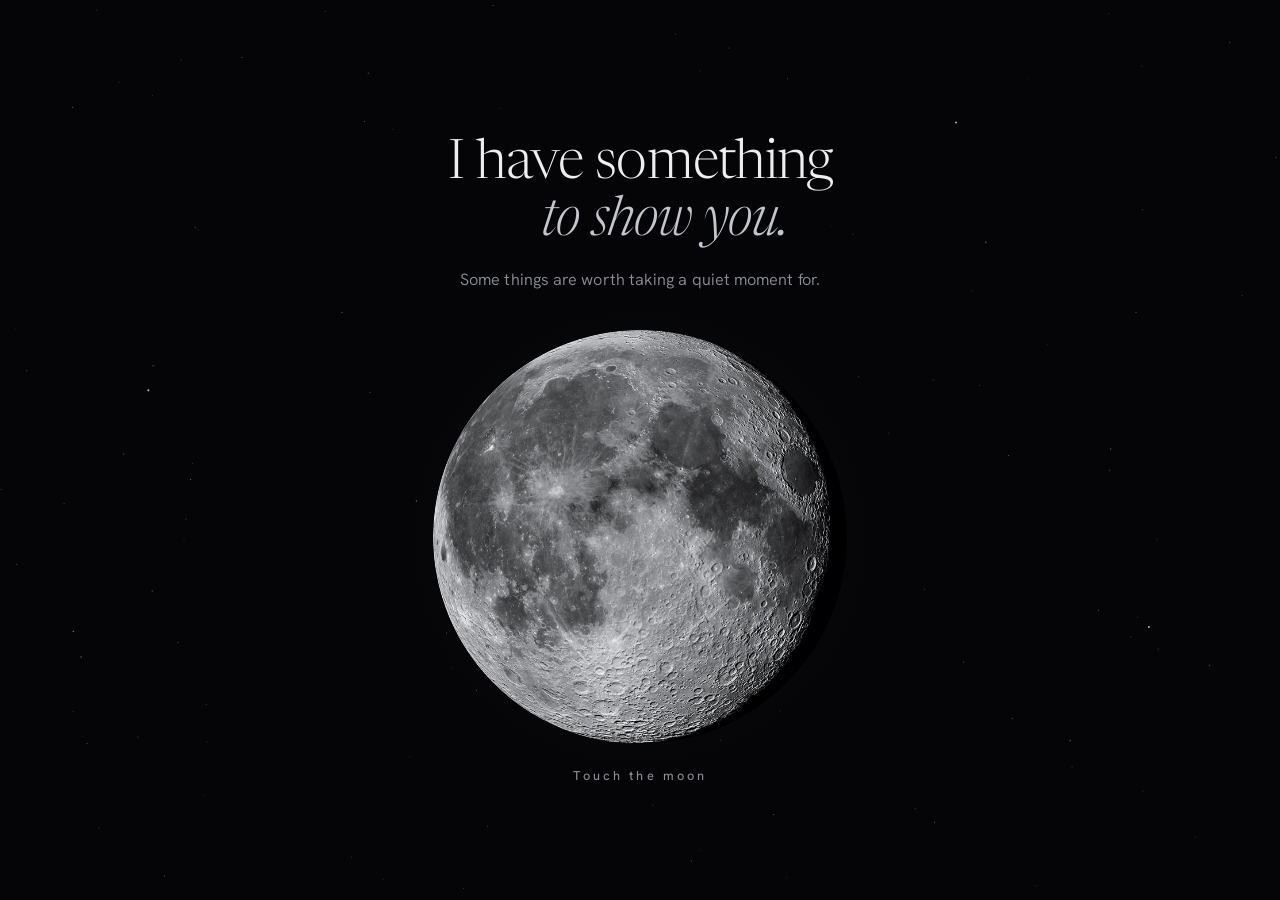
==== commit 851e4506: "Correcao da gramatica" ====
--- a/index.html
+++ b/index.html
@@ -79,7 +79,7 @@
         not a poem set in verse.
       -->
       <div class="poem">
-        <p class="stanza reveal">Hey, Jessica&hellip;</p>
+        <p class="stanza reveal">Hey, J&eacute;ssica&hellip;</p>
 
         <p class="stanza reveal">I&rsquo;ve been thinking about something, and I wanted to share it with you.</p>
 
@@ -97,7 +97,7 @@
       <!-- ============ 3. Conclusion ============ -->
       <section class="finale" aria-label="The last words">
         <p class="declaration">
-          <span class="declaration__line">I&rsquo;d choose you, Jessica.</span>
+          <span class="declaration__line">I&rsquo;d choose you, J&eacute;ssica.</span>
           <span class="declaration__line">Every time.</span>
         </p>
 
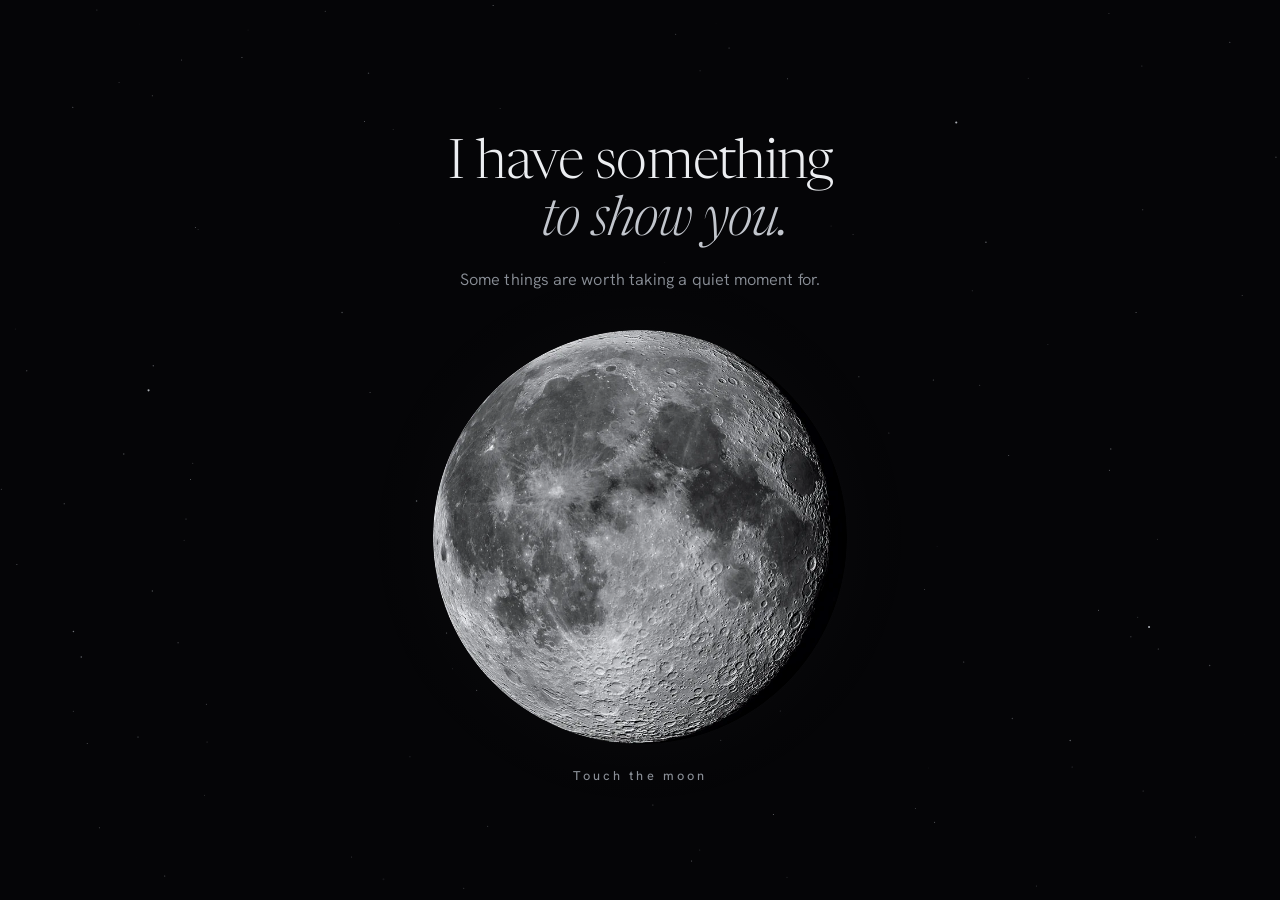
==== commit 5d5e2bbf: "teste só para ver a opnião" ====
--- a/index.html
+++ b/index.html
@@ -79,7 +79,7 @@
         not a poem set in verse.
       -->
       <div class="poem">
-        <p class="stanza reveal">Hey, J&eacute;ssica&hellip;</p>
+        <p class="stanza reveal">Hey</p>
 
         <p class="stanza reveal">I&rsquo;ve been thinking about something, and I wanted to share it with you.</p>
 
@@ -97,7 +97,7 @@
       <!-- ============ 3. Conclusion ============ -->
       <section class="finale" aria-label="The last words">
         <p class="declaration">
-          <span class="declaration__line">I&rsquo;d choose you, J&eacute;ssica.</span>
+          <span class="declaration__line">I&rsquo;d choose you.</span>
           <span class="declaration__line">Every time.</span>
         </p>
 
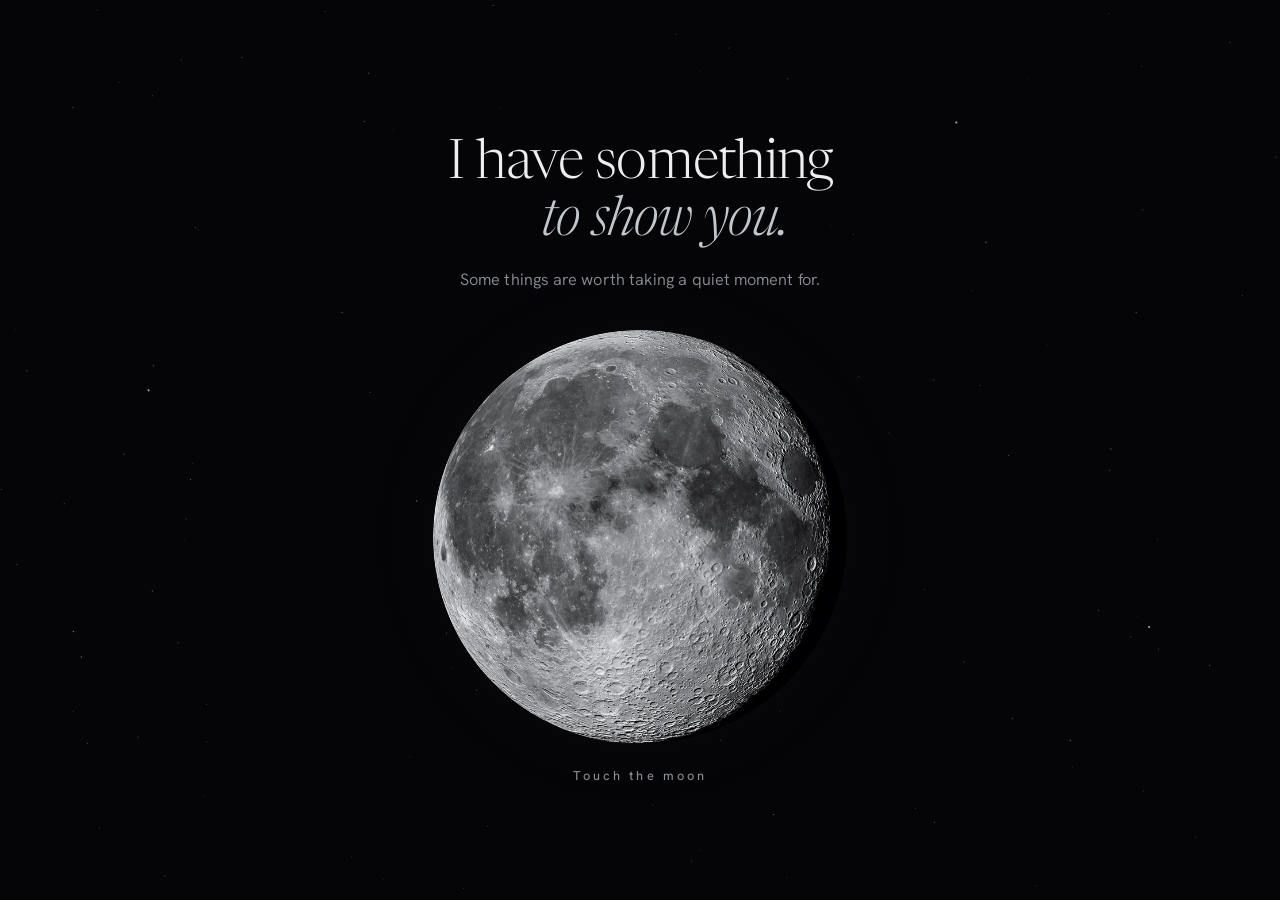
==== commit 03e2145d: "teste outono" ====
--- a/index.html
+++ b/index.html
@@ -79,7 +79,7 @@
         not a poem set in verse.
       -->
       <div class="poem">
-        <p class="stanza reveal">Hey</p>
+        <p class="stanza reveal">Hey, J&eacute;ssica&hellip;</p>
 
         <p class="stanza reveal">I&rsquo;ve been thinking about something, and I wanted to share it with you.</p>
 
@@ -97,7 +97,7 @@
       <!-- ============ 3. Conclusion ============ -->
       <section class="finale" aria-label="The last words">
         <p class="declaration">
-          <span class="declaration__line">I&rsquo;d choose you.</span>
+          <span class="declaration__line">I&rsquo;d choose you, J&eacute;ssica.</span>
           <span class="declaration__line">Every time.</span>
         </p>
 
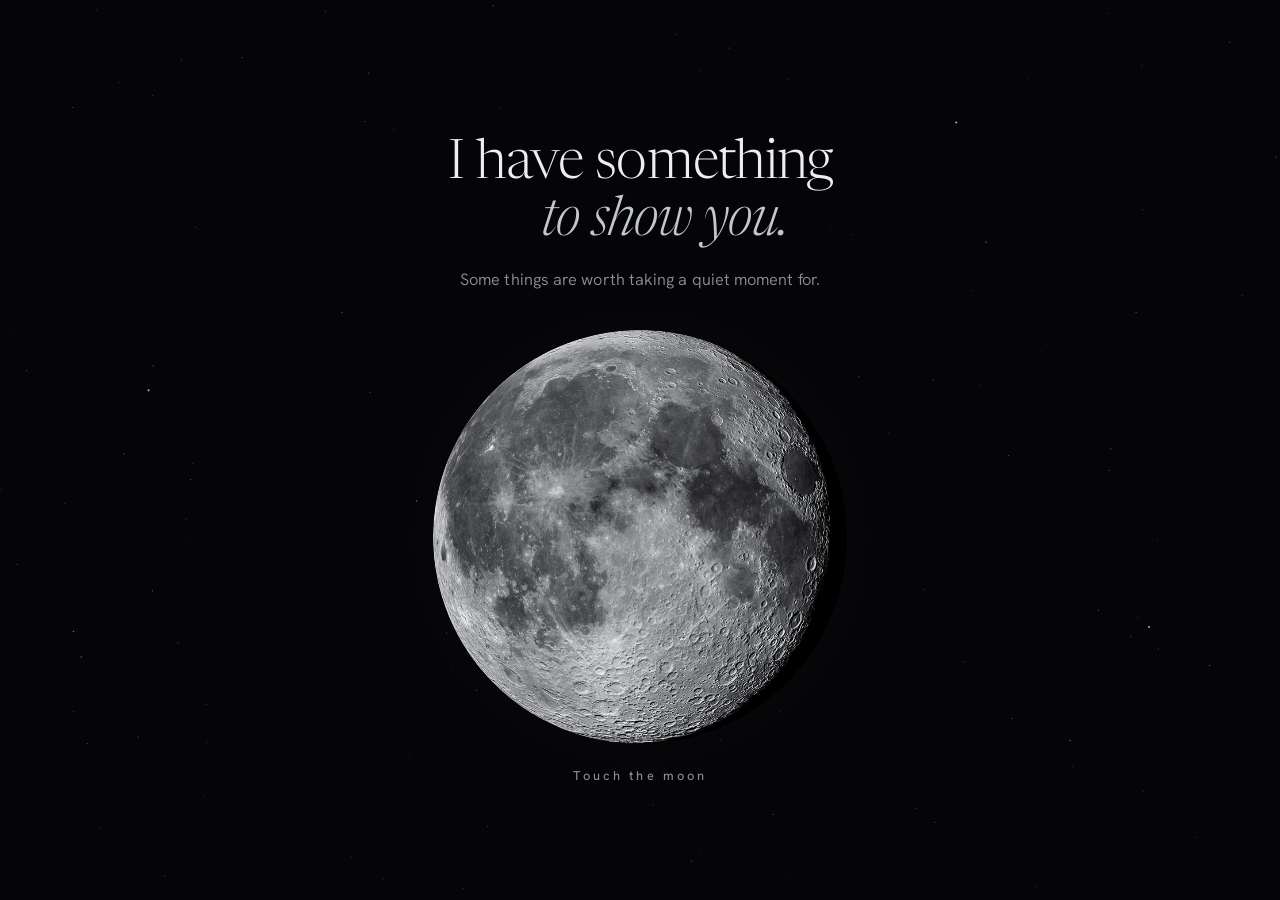
==== commit 0f73253e: "Correção outono" ====
--- a/index.html
+++ b/index.html
@@ -1,4 +1,9 @@
 <!doctype html>
+<!--
+  EXPERIMENT — "Autumn leaves".
+  Same page as index.html, plus: autumn.css, autumn.js, assets/autumn/*.
+  index.html is untouched; delete this file (and those) to undo.
+-->
 <html lang="en" class="no-js">
 <head>
   <meta charset="utf-8">
@@ -31,11 +36,14 @@
   <link rel="preload" as="font" href="assets/fonts/newsreader-italic.woff2" type="font/woff2" crossorigin>
 
   <link rel="stylesheet" href="styles.css">
+  <link rel="stylesheet" href="autumn.css">
   <script>document.documentElement.classList.replace('no-js', 'js');</script>
 </head>
 <body>
   <!-- Very sparse starfield, drawn by script.js. Purely decorative. -->
   <canvas class="sky" aria-hidden="true"></canvas>
+  <!-- Falling leaves behind the words (autumn.js). -->
+  <canvas class="leaves leaves--back" aria-hidden="true"></canvas>
 
   <main>
     <!-- ============ 1. Beginning ============ -->
@@ -267,9 +275,21 @@
             </g>
           </svg></span>
       </section>
+
+      <!-- The ground of dry leaves the letter ends on. Three moments of the
+           same pile, faded in one after the other by autumn.js. -->
+      <div class="ground" aria-hidden="true">
+        <img class="ground__layer ground__layer--1" src="assets/autumn/floor-1.webp" width="1800" height="560" alt="" loading="lazy" decoding="async">
+        <img class="ground__layer ground__layer--2" src="assets/autumn/floor-2.webp" width="1800" height="560" alt="" loading="lazy" decoding="async">
+        <img class="ground__layer ground__layer--3" src="assets/autumn/floor-3.webp" width="1800" height="560" alt="" loading="lazy" decoding="async">
+      </div>
     </article>
   </main>
 
+  <!-- A few large, out-of-focus leaves in front of everything (wide screens only). -->
+  <canvas class="leaves leaves--front" aria-hidden="true"></canvas>
+
   <script src="script.js" defer></script>
+  <script src="autumn.js" defer></script>
 </body>
 </html>
--- a/autumn.css
+++ b/autumn.css
@@ -0,0 +1,74 @@
+/* =========================================================================
+   Autumn — experimental layer on top of styles.css (used only by autumn.html)
+   -------------------------------------------------------------------------
+   1. Falling-leaf canvases   (drawn by autumn.js)
+   2. The ground of leaves    (assets/autumn/floor-1..3.webp, stacked)
+   3. The rose standing on the ground
+   Remove this file and autumn.js / autumn.html to undo the experiment.
+   ========================================================================= */
+
+/* 1. Two canvases: one behind the words, one (rare, large, out of focus
+      leaves, only at the edges of wide screens) in front of everything. */
+.leaves {
+  position: fixed;
+  inset: 0;
+  width: 100%;
+  height: 100%;
+  pointer-events: none;
+}
+.leaves--back  { z-index: 0; }   /* above the stars, below the page (main is z 1) */
+.leaves--front { z-index: 3; }
+
+/* 2. The ground at the very end of the letter. The three images are the
+      same pile at three moments; autumn.js fades them in one after the
+      other as she nears the end (--g1..--g3, 0 → 1). */
+.ground {
+  /* tall enough to read as a ground, never more than ~40 % of the screen
+     (landscape phones keep the declaration in view) */
+  --ground-h: min(470px, 40vh, max(190px, 31.1vw));
+  position: relative;
+  z-index: 1;
+  width: 100vw;
+  height: var(--ground-h);
+  margin-left: calc(50% - 50vw);
+  /* the rose's stem rests among the first leaves of the pile */
+  margin-top: calc(var(--ground-h) * -0.29);
+  pointer-events: none;
+}
+.ground__layer {
+  position: absolute;
+  inset: 0;
+  width: 100%;
+  height: 100%;
+  object-fit: cover;
+  object-position: 50% 0;
+}
+.js .ground__layer--1 { opacity: var(--g1, 0); }
+.js .ground__layer--2 { opacity: var(--g2, 0); }
+.js .ground__layer--3 { opacity: var(--g3, 0); }
+
+/* the letter now ends on the ground, not on black space */
+.letter { padding-bottom: 0; }
+
+/* 3. The declaration and the rose stay above the ground… */
+.finale { position: relative; z-index: 2; }
+
+/* …and the rose casts a soft contact shadow where its stem meets the leaves */
+.rose { position: relative; }
+.rose::after {
+  content: "";
+  position: absolute;
+  left: 50%;
+  bottom: -2px;
+  width: 46px;
+  height: 10px;
+  transform: translateX(-50%);
+  border-radius: 50%;
+  background: radial-gradient(closest-side, rgb(0 0 0 / 0.75), transparent);
+  pointer-events: none;
+}
+
+@media (prefers-reduced-motion: reduce) {
+  .js .ground__layer { opacity: 1; }
+  .leaves { display: none; }
+}
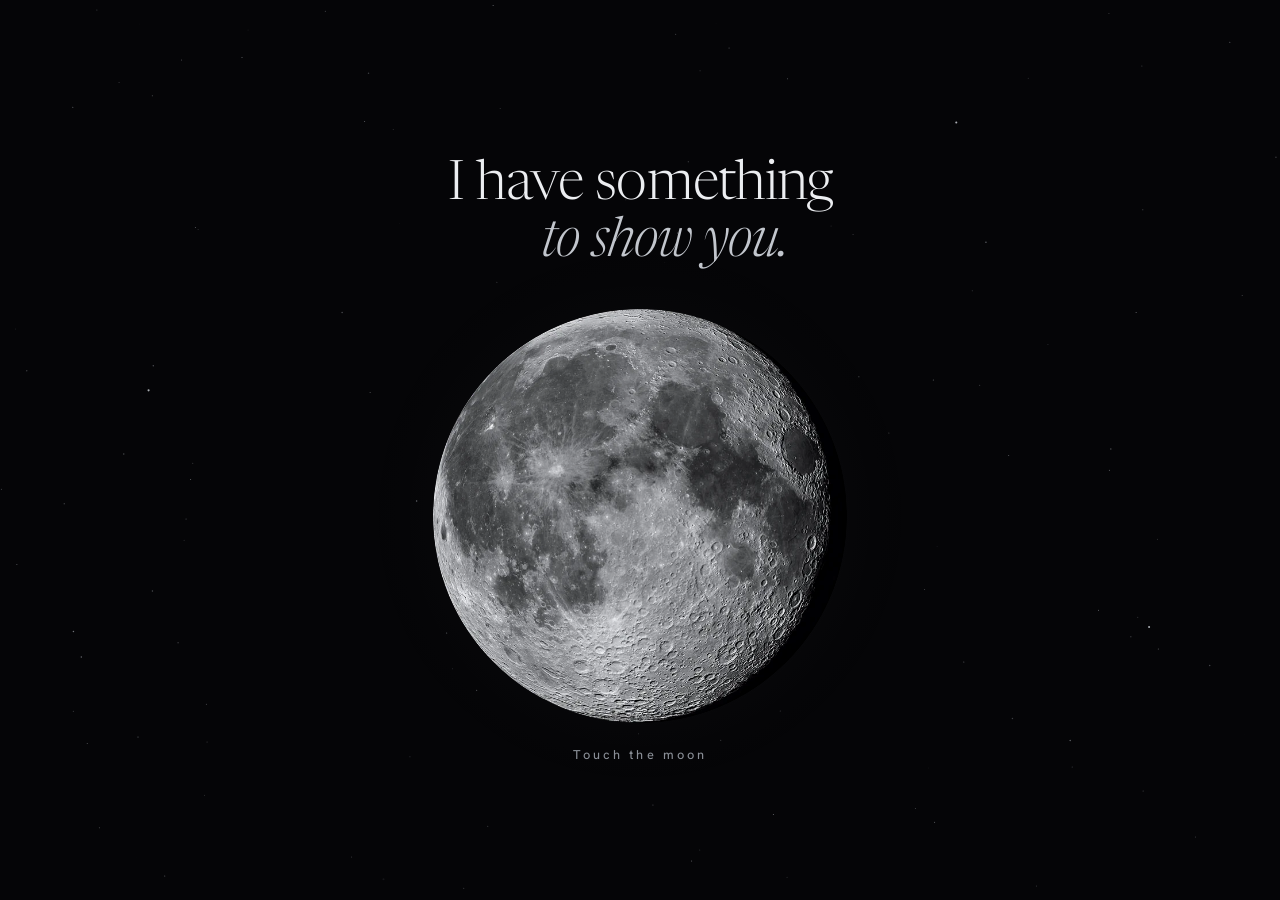
==== commit 9f2f114c: "não sei" ====
--- a/index.html
+++ b/index.html
@@ -53,8 +53,6 @@
         <span class="intro__line">I have something</span>
         <span class="intro__line intro__line--italic">to show you.</span>
       </h1>
-
-      <p class="intro__subtitle">Some things are worth taking a quiet moment for.</p>
 
       <div class="moon-stage">
         <button class="moon" type="button" aria-controls="letter" aria-expanded="false">
